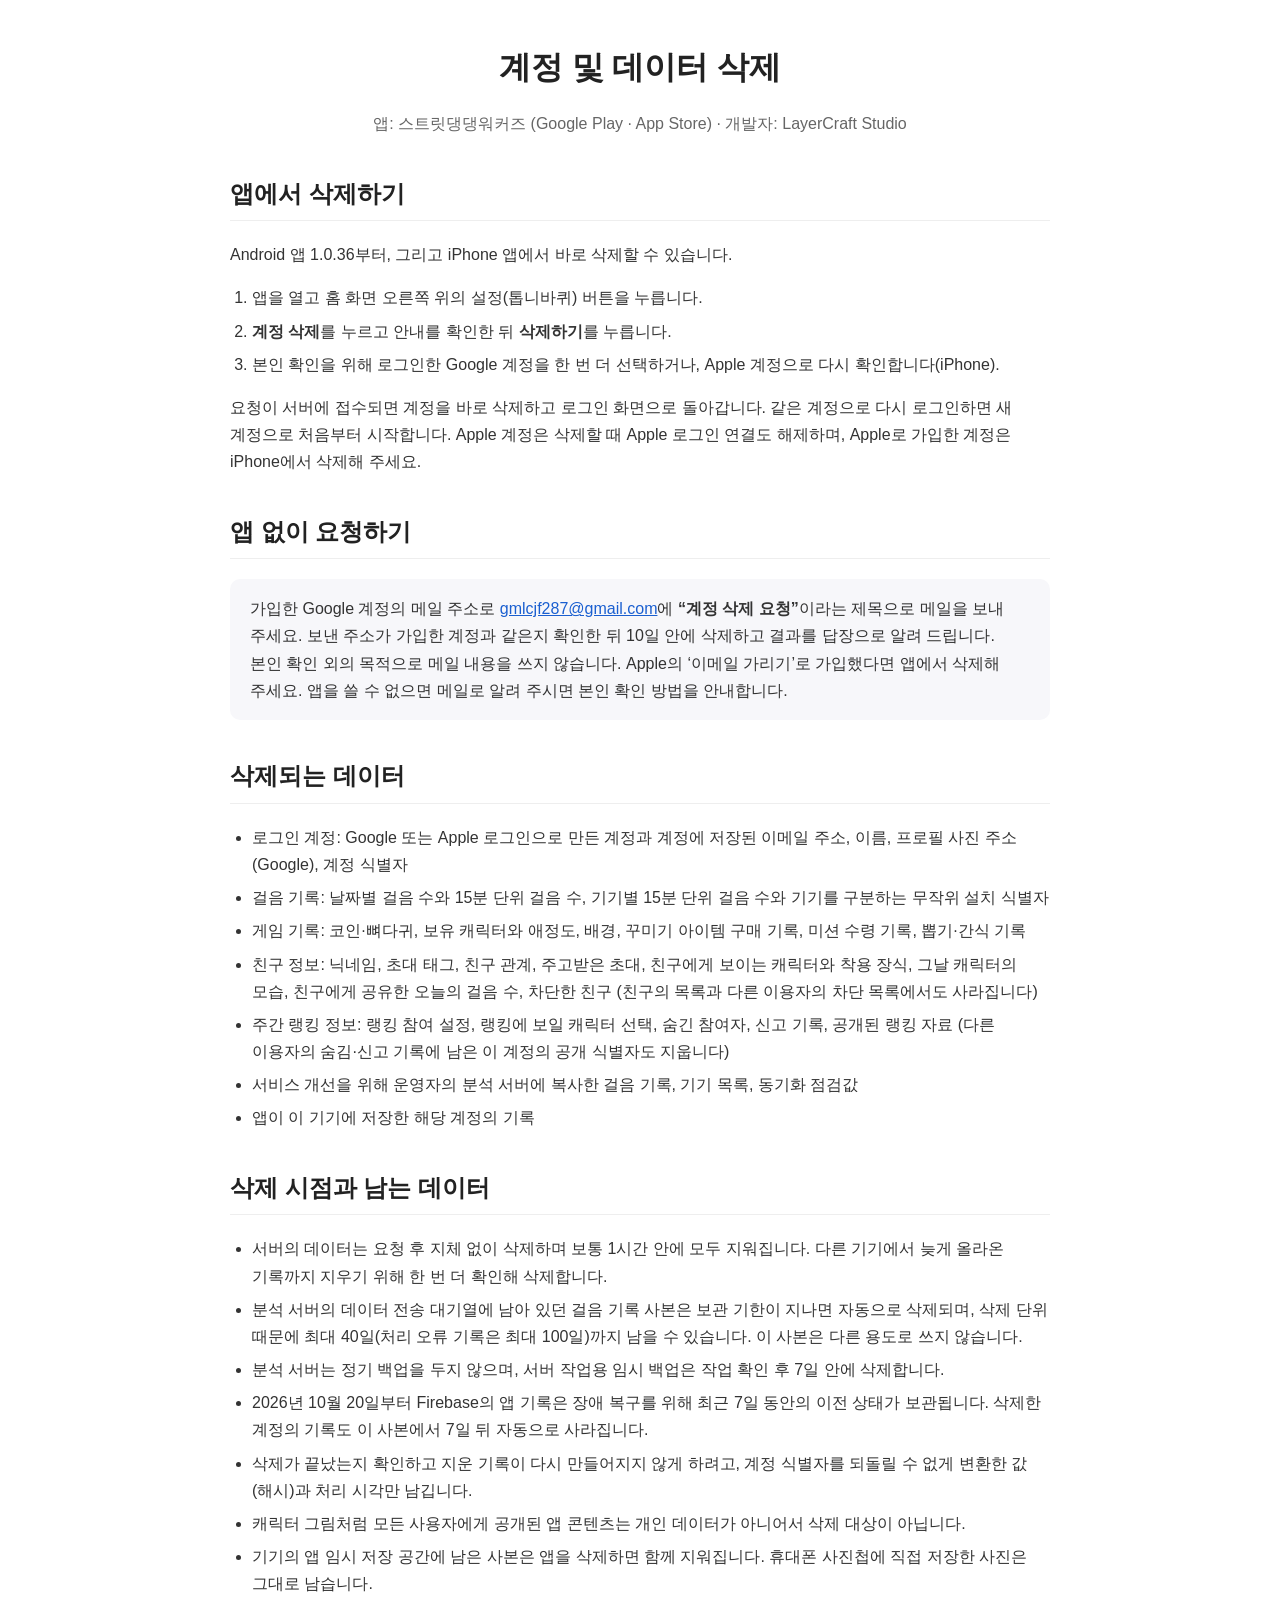
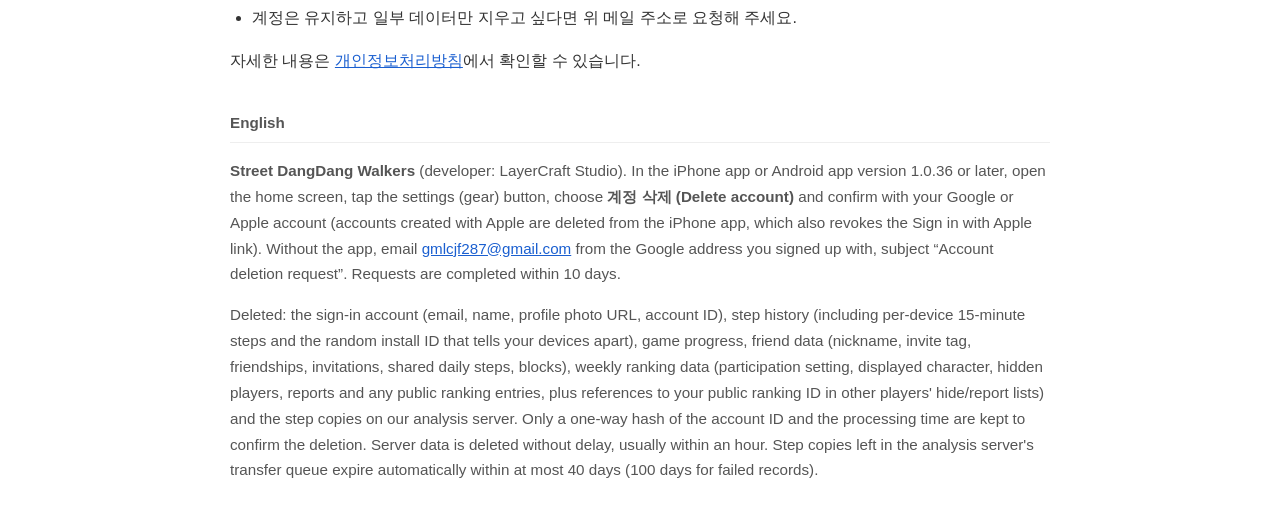
==== delete-account.html @ 90b930b3 "Show friends each other's look of the day in the privacy policy Co-Authored-By: Claude Opus 5.5 <nor" ====
<!DOCTYPE html>
<html lang="ko">
<head>
  <meta charset="UTF-8">
  <meta name="viewport" content="width=device-width, initial-scale=1.0">
  <title>계정 삭제 - 스트릿댕댕워커즈</title>
  <style>
    body {
      font-family: "Apple SD Gothic Neo", "Malgun Gothic", "Helvetica", "Arial", sans-serif;
      line-height: 1.7;
      max-width: 820px;
      margin: 40px auto;
      padding: 0 20px;
      color: #333;
      background: #fff;
      word-break: keep-all;
      overflow-wrap: anywhere;
    }
    h1 { color: #222; text-align: center; margin-bottom: 8px; }
    h2 { color: #222; margin-top: 36px; border-bottom: 1px solid #eee; padding-bottom: 6px; }
    .meta { text-align: center; color: #666; margin-bottom: 32px; }
    ol, ul { padding-left: 22px; }
    li { margin-bottom: 6px; }
    .box { background: #f7f7fa; border-radius: 10px; padding: 16px 20px; }
    a { color: #1a5fd0; }
    .en { color: #555; font-size: 0.95em; }
  </style>
</head>
<body>
  <h1>계정 및 데이터 삭제</h1>
  <p class="meta">앱: 스트릿댕댕워커즈 (Google Play · App Store) · 개발자: LayerCraft Studio</p>

  <h2>앱에서 삭제하기</h2>
  <p>Android 앱 1.0.36부터, 그리고 iPhone 앱에서 바로 삭제할 수 있습니다.</p>
  <ol>
    <li>앱을 열고 홈 화면 오른쪽 위의 설정(톱니바퀴) 버튼을 누릅니다.</li>
    <li><strong>계정 삭제</strong>를 누르고 안내를 확인한 뒤 <strong>삭제하기</strong>를 누릅니다.</li>
    <li>본인 확인을 위해 로그인한 Google 계정을 한 번 더 선택하거나, Apple 계정으로 다시 확인합니다(iPhone).</li>
  </ol>
  <p>요청이 서버에 접수되면 계정을 바로 삭제하고 로그인 화면으로 돌아갑니다. 같은 계정으로 다시 로그인하면 새 계정으로 처음부터 시작합니다. Apple 계정은 삭제할 때 Apple 로그인 연결도 해제하며, Apple로 가입한 계정은 iPhone에서 삭제해 주세요.</p>

  <h2>앱 없이 요청하기</h2>
  <div class="box">
    가입한 Google 계정의 메일 주소로 <a href="mailto:gmlcjf287@gmail.com?subject=%EA%B3%84%EC%A0%95%20%EC%82%AD%EC%A0%9C%20%EC%9A%94%EC%B2%AD">gmlcjf287@gmail.com</a>에
    <strong>“계정 삭제 요청”</strong>이라는 제목으로 메일을 보내 주세요. 보낸 주소가 가입한 계정과 같은지 확인한 뒤 10일 안에 삭제하고 결과를 답장으로 알려 드립니다.
    본인 확인 외의 목적으로 메일 내용을 쓰지 않습니다.
    Apple의 ‘이메일 가리기’로 가입했다면 앱에서 삭제해 주세요. 앱을 쓸 수 없으면 메일로 알려 주시면 본인 확인 방법을 안내합니다.
  </div>

  <h2>삭제되는 데이터</h2>
  <ul>
    <li>로그인 계정: Google 또는 Apple 로그인으로 만든 계정과 계정에 저장된 이메일 주소, 이름, 프로필 사진 주소(Google), 계정 식별자</li>
    <li>걸음 기록: 날짜별 걸음 수와 15분 단위 걸음 수, 기기별 15분 단위 걸음 수와 기기를 구분하는 무작위 설치 식별자</li>
    <li>게임 기록: 코인·뼈다귀, 보유 캐릭터와 애정도, 배경, 꾸미기 아이템 구매 기록, 미션 수령 기록, 뽑기·간식 기록</li>
    <li>친구 정보: 닉네임, 초대 태그, 친구 관계, 주고받은 초대, 친구에게 보이는 캐릭터와 착용 장식, 그날 캐릭터의 모습, 친구에게 공유한 오늘의 걸음 수, 차단한 친구 (친구의 목록과 다른 이용자의 차단 목록에서도 사라집니다)</li>
    <li>주간 랭킹 정보: 랭킹 참여 설정, 랭킹에 보일 캐릭터 선택, 숨긴 참여자, 신고 기록, 공개된 랭킹 자료 (다른 이용자의 숨김·신고 기록에 남은 이 계정의 공개 식별자도 지웁니다)</li>
    <li>서비스 개선을 위해 운영자의 분석 서버에 복사한 걸음 기록, 기기 목록, 동기화 점검값</li>
    <li>앱이 이 기기에 저장한 해당 계정의 기록</li>
  </ul>

  <h2>삭제 시점과 남는 데이터</h2>
  <ul>
    <li>서버의 데이터는 요청 후 지체 없이 삭제하며 보통 1시간 안에 모두 지워집니다. 다른 기기에서 늦게 올라온 기록까지 지우기 위해 한 번 더 확인해 삭제합니다.</li>
    <li>분석 서버의 데이터 전송 대기열에 남아 있던 걸음 기록 사본은 보관 기한이 지나면 자동으로 삭제되며, 삭제 단위 때문에 최대 40일(처리 오류 기록은 최대 100일)까지 남을 수 있습니다. 이 사본은 다른 용도로 쓰지 않습니다.</li>
    <li>분석 서버는 정기 백업을 두지 않으며, 서버 작업용 임시 백업은 작업 확인 후 7일 안에 삭제합니다.</li>
    <li>2026년 10월 20일부터 Firebase의 앱 기록은 장애 복구를 위해 최근 7일 동안의 이전 상태가 보관됩니다. 삭제한 계정의 기록도 이 사본에서 7일 뒤 자동으로 사라집니다.</li>
    <li>삭제가 끝났는지 확인하고 지운 기록이 다시 만들어지지 않게 하려고, 계정 식별자를 되돌릴 수 없게 변환한 값(해시)과 처리 시각만 남깁니다.</li>
    <li>캐릭터 그림처럼 모든 사용자에게 공개된 앱 콘텐츠는 개인 데이터가 아니어서 삭제 대상이 아닙니다.</li>
    <li>기기의 앱 임시 저장 공간에 남은 사본은 앱을 삭제하면 함께 지워집니다. 휴대폰 사진첩에 직접 저장한 사진은 그대로 남습니다.</li>
    <li>계정은 유지하고 일부 데이터만 지우고 싶다면 위 메일 주소로 요청해 주세요.</li>
  </ul>

  <p>자세한 내용은 <a href="./">개인정보처리방침</a>에서 확인할 수 있습니다.</p>

  <h2 class="en">English</h2>
  <div class="en">
    <p><strong>Street DangDang Walkers</strong> (developer: LayerCraft Studio). In the iPhone app or Android app version 1.0.36 or later, open the home screen, tap the settings (gear) button, choose <strong>계정 삭제 (Delete account)</strong> and confirm with your Google or Apple account (accounts created with Apple are deleted from the iPhone app, which also revokes the Sign in with Apple link).
    Without the app, email <a href="mailto:gmlcjf287@gmail.com">gmlcjf287@gmail.com</a> from the Google address you signed up with, subject “Account deletion request”. Requests are completed within 10 days.</p>
    <p>Deleted: the sign-in account (email, name, profile photo URL, account ID), step history (including per-device 15-minute steps and the random install ID that tells your devices apart), game progress, friend data (nickname, invite tag, friendships, invitations, shared daily steps, blocks), weekly ranking data (participation setting, displayed character, hidden players, reports and any public ranking entries, plus references to your public ranking ID in other players' hide/report lists) and the step copies on our analysis server. Only a one-way hash of the account ID and the processing time are kept to confirm the deletion. Server data is deleted without delay, usually within an hour. Step copies left in the analysis server's transfer queue expire automatically within at most 40 days (100 days for failed records).</p>
  </div>
</body>
</html>
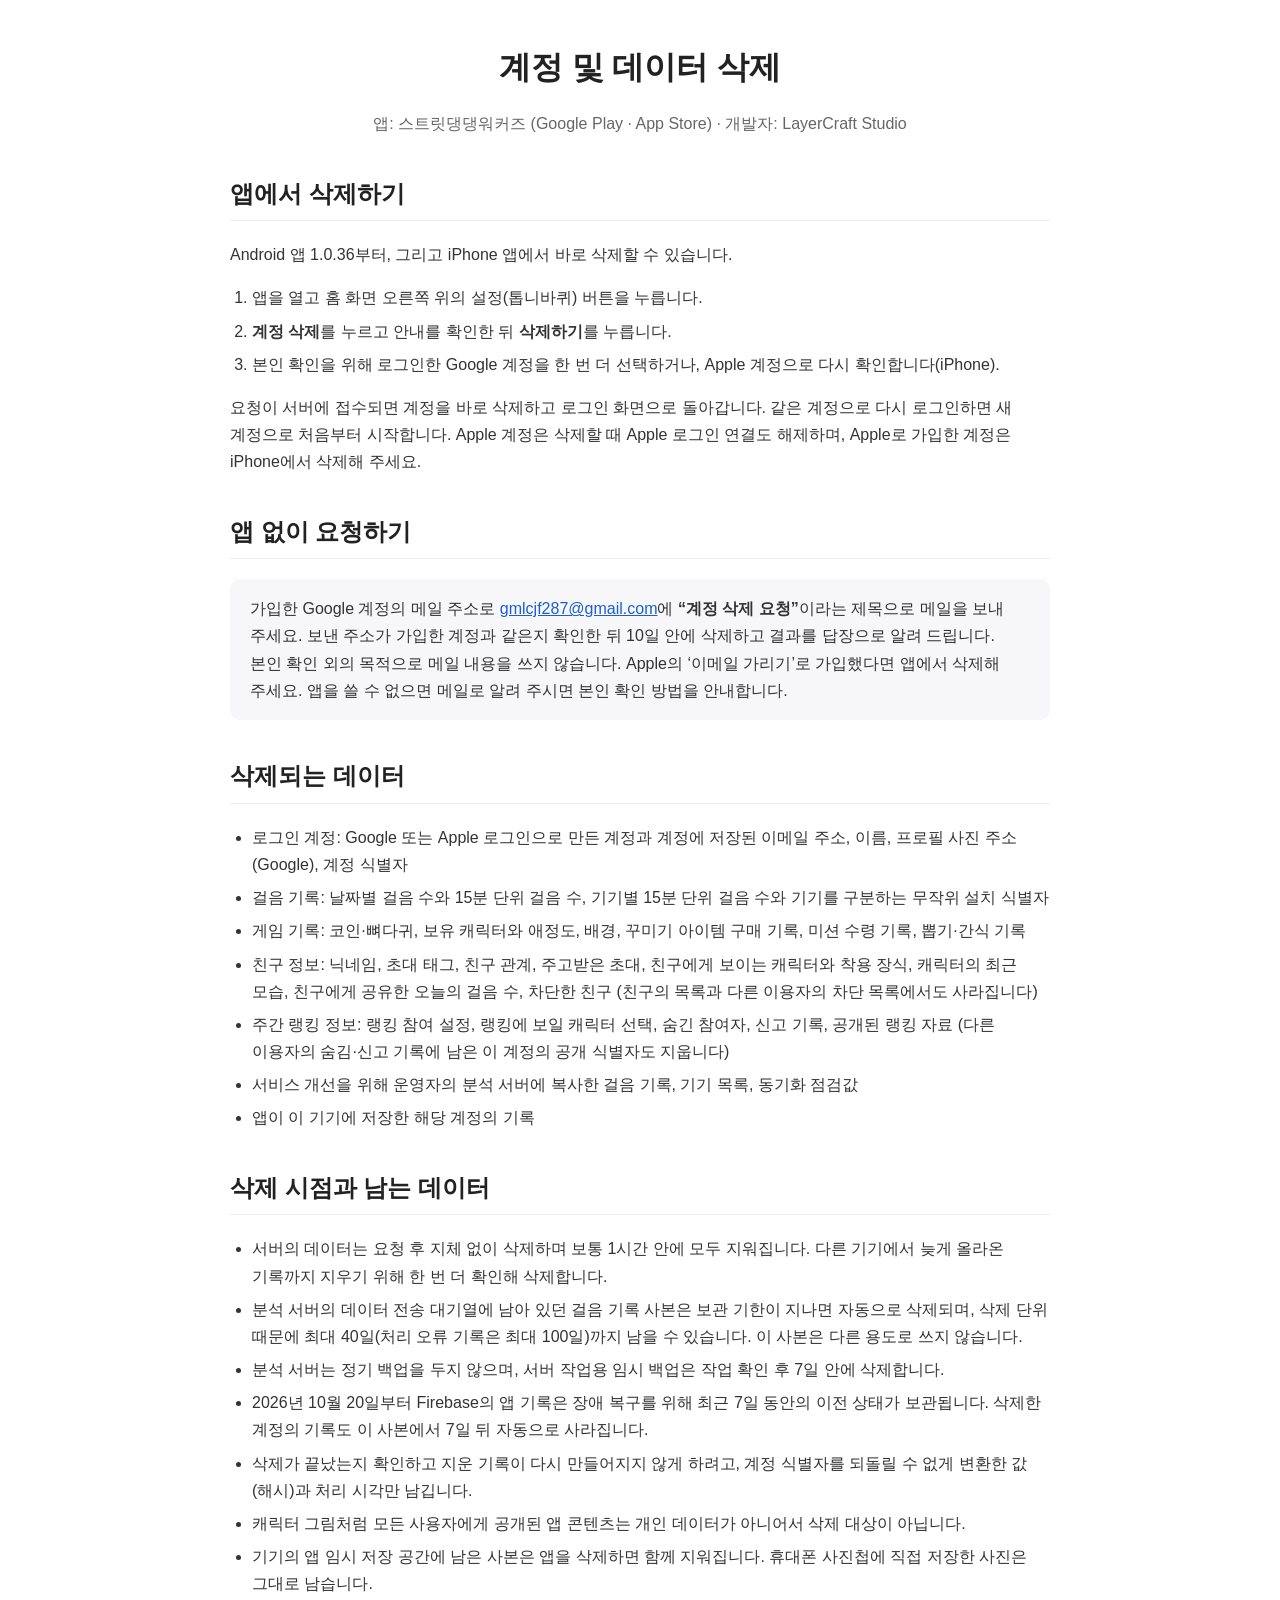
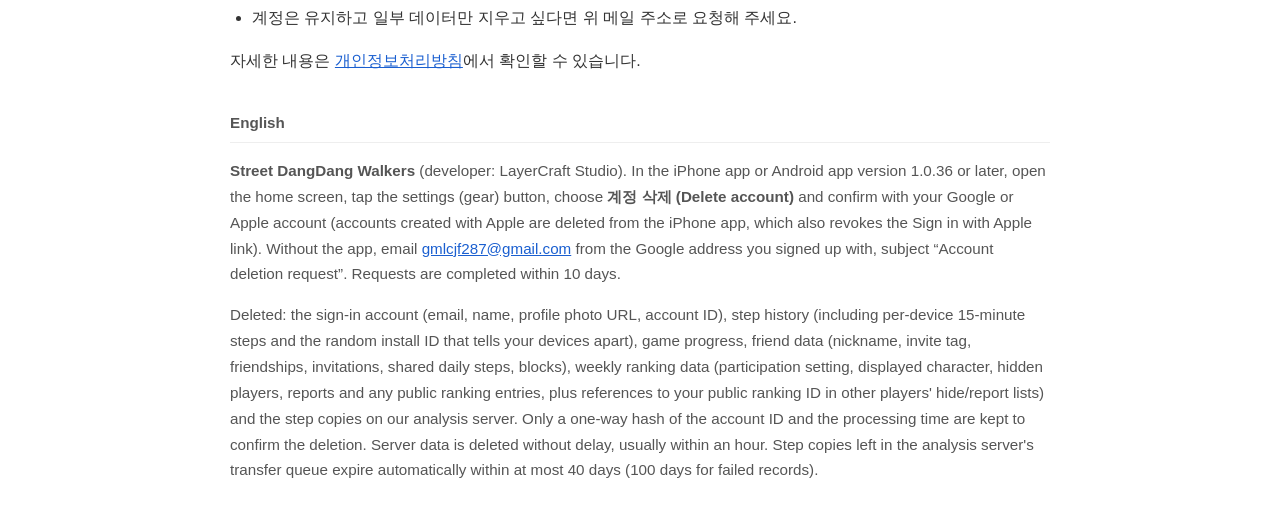
==== commit dc4063d3: "Show friends the most recent look in the privacy policy Co-Authored-By: Claude Opus 5.5 <noreply@ant" ====
--- a/delete-account.html
+++ b/delete-account.html
@@ -52,7 +52,7 @@
     <li>로그인 계정: Google 또는 Apple 로그인으로 만든 계정과 계정에 저장된 이메일 주소, 이름, 프로필 사진 주소(Google), 계정 식별자</li>
     <li>걸음 기록: 날짜별 걸음 수와 15분 단위 걸음 수, 기기별 15분 단위 걸음 수와 기기를 구분하는 무작위 설치 식별자</li>
     <li>게임 기록: 코인·뼈다귀, 보유 캐릭터와 애정도, 배경, 꾸미기 아이템 구매 기록, 미션 수령 기록, 뽑기·간식 기록</li>
-    <li>친구 정보: 닉네임, 초대 태그, 친구 관계, 주고받은 초대, 친구에게 보이는 캐릭터와 착용 장식, 그날 캐릭터의 모습, 친구에게 공유한 오늘의 걸음 수, 차단한 친구 (친구의 목록과 다른 이용자의 차단 목록에서도 사라집니다)</li>
+    <li>친구 정보: 닉네임, 초대 태그, 친구 관계, 주고받은 초대, 친구에게 보이는 캐릭터와 착용 장식, 캐릭터의 최근 모습, 친구에게 공유한 오늘의 걸음 수, 차단한 친구 (친구의 목록과 다른 이용자의 차단 목록에서도 사라집니다)</li>
     <li>주간 랭킹 정보: 랭킹 참여 설정, 랭킹에 보일 캐릭터 선택, 숨긴 참여자, 신고 기록, 공개된 랭킹 자료 (다른 이용자의 숨김·신고 기록에 남은 이 계정의 공개 식별자도 지웁니다)</li>
     <li>서비스 개선을 위해 운영자의 분석 서버에 복사한 걸음 기록, 기기 목록, 동기화 점검값</li>
     <li>앱이 이 기기에 저장한 해당 계정의 기록</li>
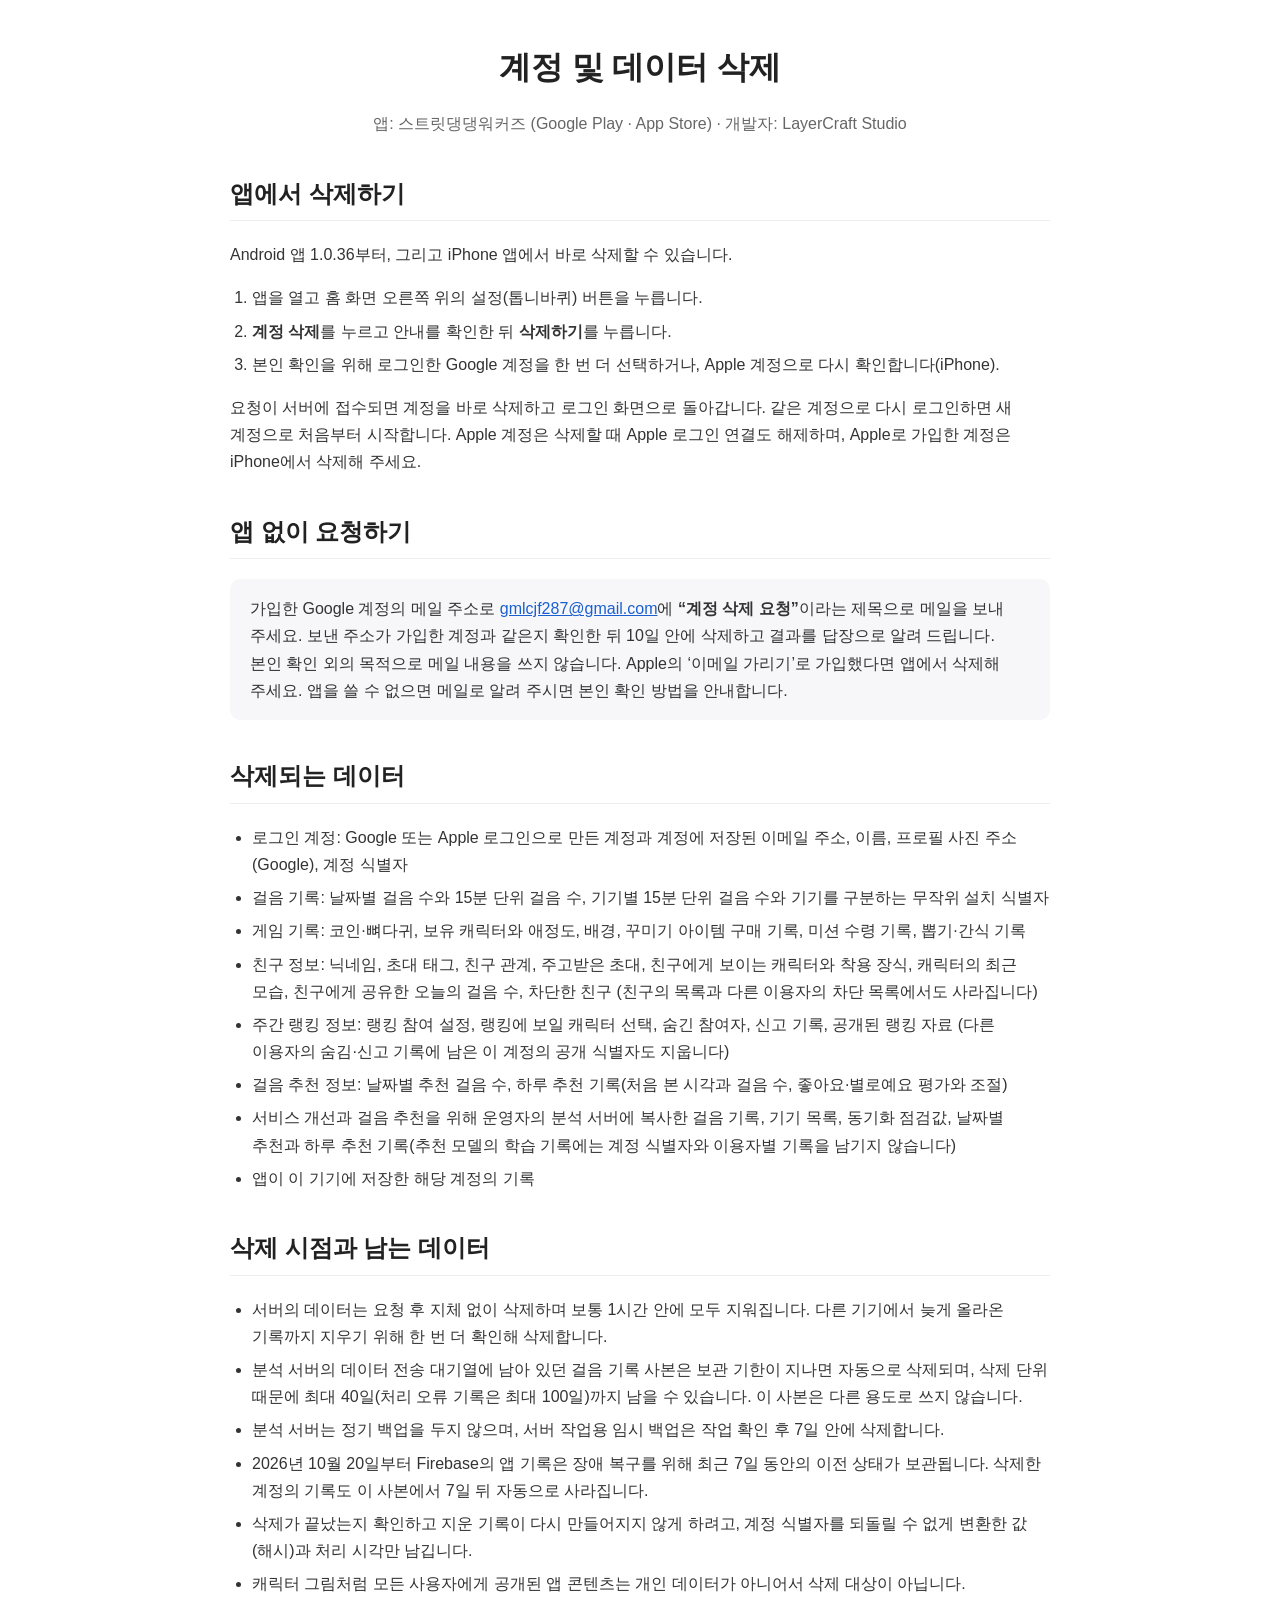
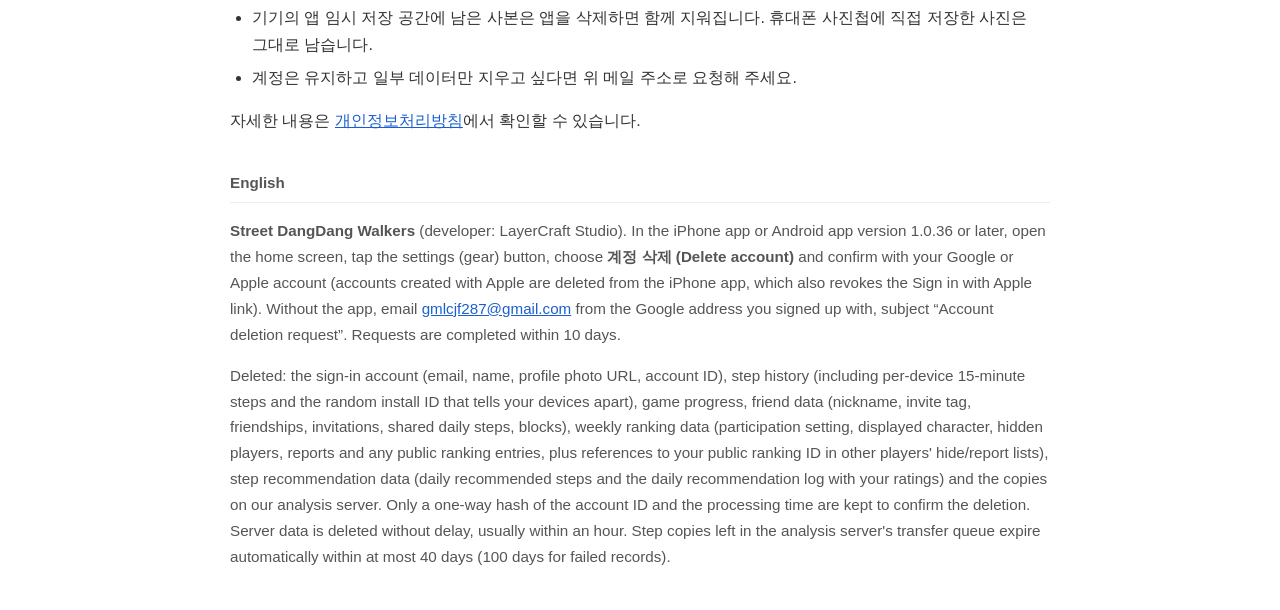
==== commit 64aebc24: "Announce the step recommendation privacy update (effective Oct 25) Co-Authored-By: Claude Opus 5.5 <" ====
--- a/delete-account.html
+++ b/delete-account.html
@@ -54,7 +54,8 @@
     <li>게임 기록: 코인·뼈다귀, 보유 캐릭터와 애정도, 배경, 꾸미기 아이템 구매 기록, 미션 수령 기록, 뽑기·간식 기록</li>
     <li>친구 정보: 닉네임, 초대 태그, 친구 관계, 주고받은 초대, 친구에게 보이는 캐릭터와 착용 장식, 캐릭터의 최근 모습, 친구에게 공유한 오늘의 걸음 수, 차단한 친구 (친구의 목록과 다른 이용자의 차단 목록에서도 사라집니다)</li>
     <li>주간 랭킹 정보: 랭킹 참여 설정, 랭킹에 보일 캐릭터 선택, 숨긴 참여자, 신고 기록, 공개된 랭킹 자료 (다른 이용자의 숨김·신고 기록에 남은 이 계정의 공개 식별자도 지웁니다)</li>
-    <li>서비스 개선을 위해 운영자의 분석 서버에 복사한 걸음 기록, 기기 목록, 동기화 점검값</li>
+    <li>걸음 추천 정보: 날짜별 추천 걸음 수, 하루 추천 기록(처음 본 시각과 걸음 수, 좋아요·별로예요 평가와 조절)</li>
+    <li>서비스 개선과 걸음 추천을 위해 운영자의 분석 서버에 복사한 걸음 기록, 기기 목록, 동기화 점검값, 날짜별 추천과 하루 추천 기록(추천 모델의 학습 기록에는 계정 식별자와 이용자별 기록을 남기지 않습니다)</li>
     <li>앱이 이 기기에 저장한 해당 계정의 기록</li>
   </ul>
 
@@ -76,7 +77,7 @@
   <div class="en">
     <p><strong>Street DangDang Walkers</strong> (developer: LayerCraft Studio). In the iPhone app or Android app version 1.0.36 or later, open the home screen, tap the settings (gear) button, choose <strong>계정 삭제 (Delete account)</strong> and confirm with your Google or Apple account (accounts created with Apple are deleted from the iPhone app, which also revokes the Sign in with Apple link).
     Without the app, email <a href="mailto:gmlcjf287@gmail.com">gmlcjf287@gmail.com</a> from the Google address you signed up with, subject “Account deletion request”. Requests are completed within 10 days.</p>
-    <p>Deleted: the sign-in account (email, name, profile photo URL, account ID), step history (including per-device 15-minute steps and the random install ID that tells your devices apart), game progress, friend data (nickname, invite tag, friendships, invitations, shared daily steps, blocks), weekly ranking data (participation setting, displayed character, hidden players, reports and any public ranking entries, plus references to your public ranking ID in other players' hide/report lists) and the step copies on our analysis server. Only a one-way hash of the account ID and the processing time are kept to confirm the deletion. Server data is deleted without delay, usually within an hour. Step copies left in the analysis server's transfer queue expire automatically within at most 40 days (100 days for failed records).</p>
+    <p>Deleted: the sign-in account (email, name, profile photo URL, account ID), step history (including per-device 15-minute steps and the random install ID that tells your devices apart), game progress, friend data (nickname, invite tag, friendships, invitations, shared daily steps, blocks), weekly ranking data (participation setting, displayed character, hidden players, reports and any public ranking entries, plus references to your public ranking ID in other players' hide/report lists), step recommendation data (daily recommended steps and the daily recommendation log with your ratings) and the copies on our analysis server. Only a one-way hash of the account ID and the processing time are kept to confirm the deletion. Server data is deleted without delay, usually within an hour. Step copies left in the analysis server's transfer queue expire automatically within at most 40 days (100 days for failed records).</p>
   </div>
 </body>
 </html>
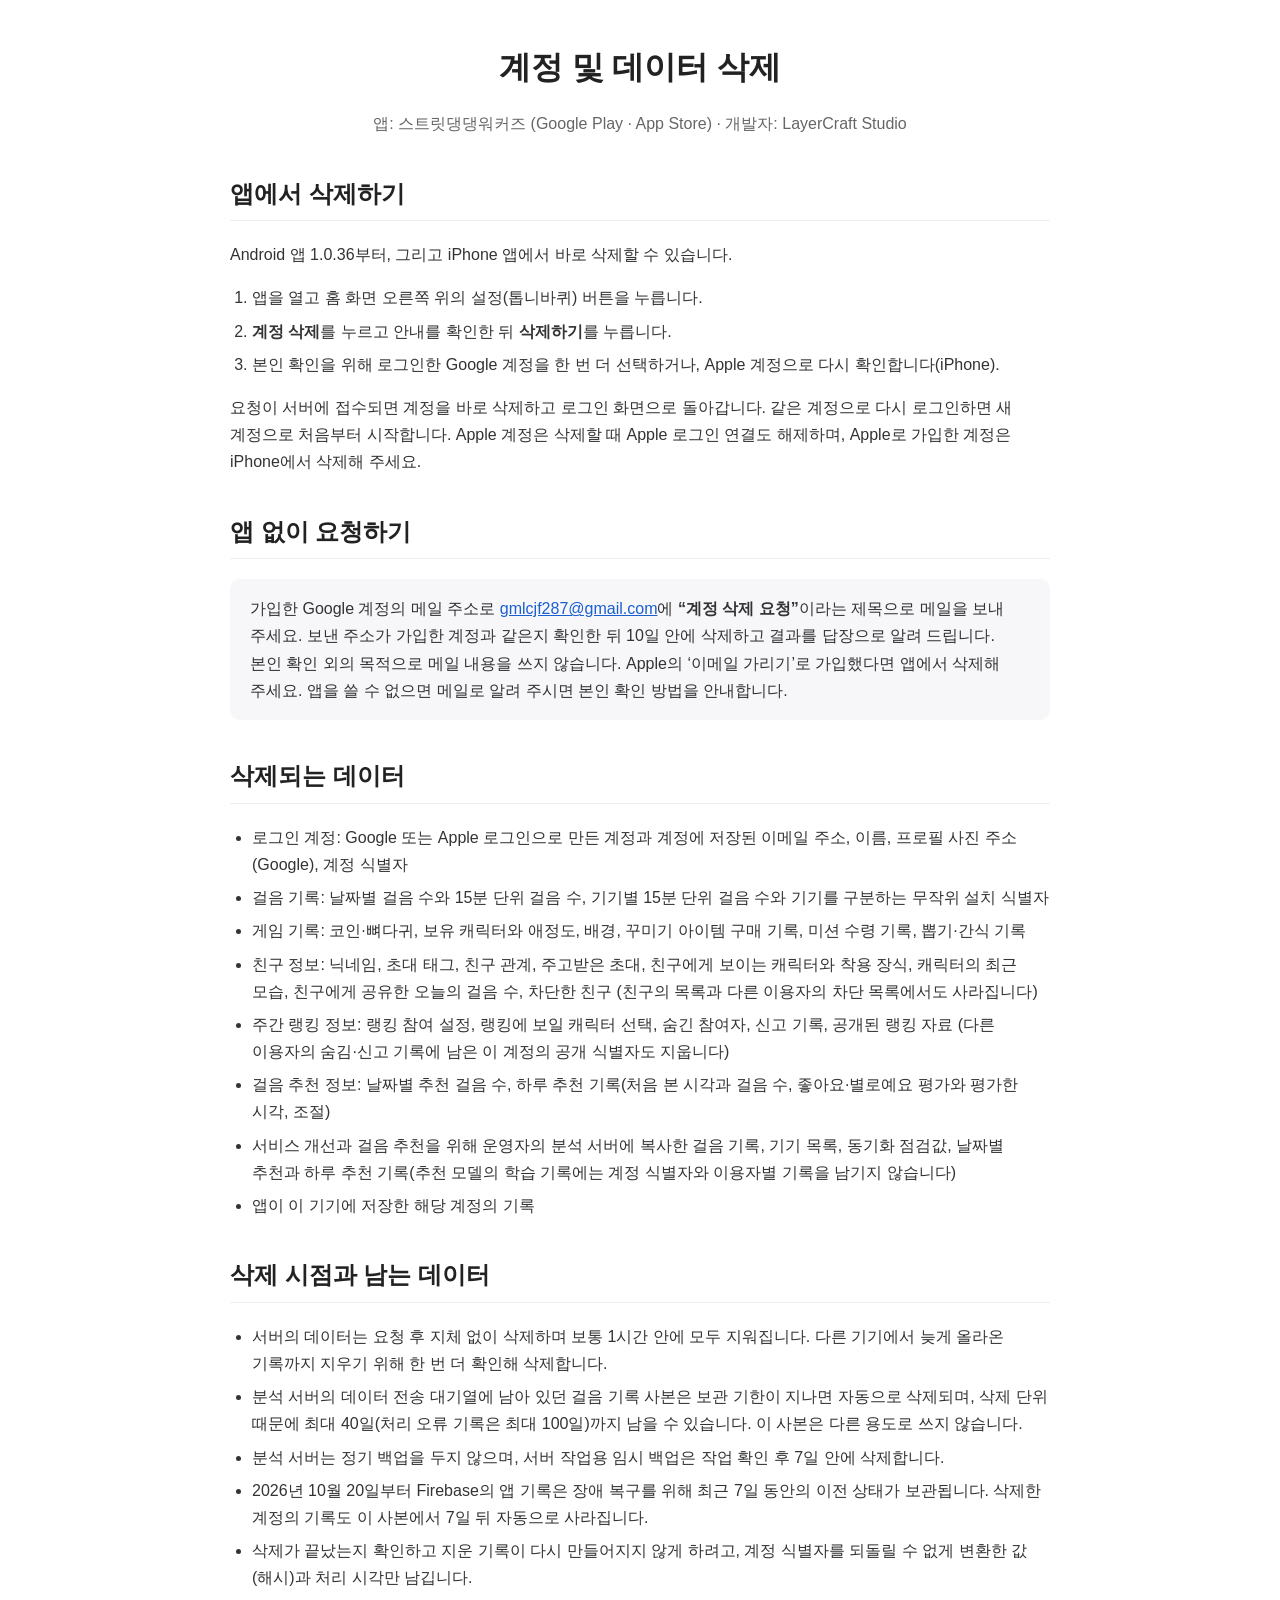
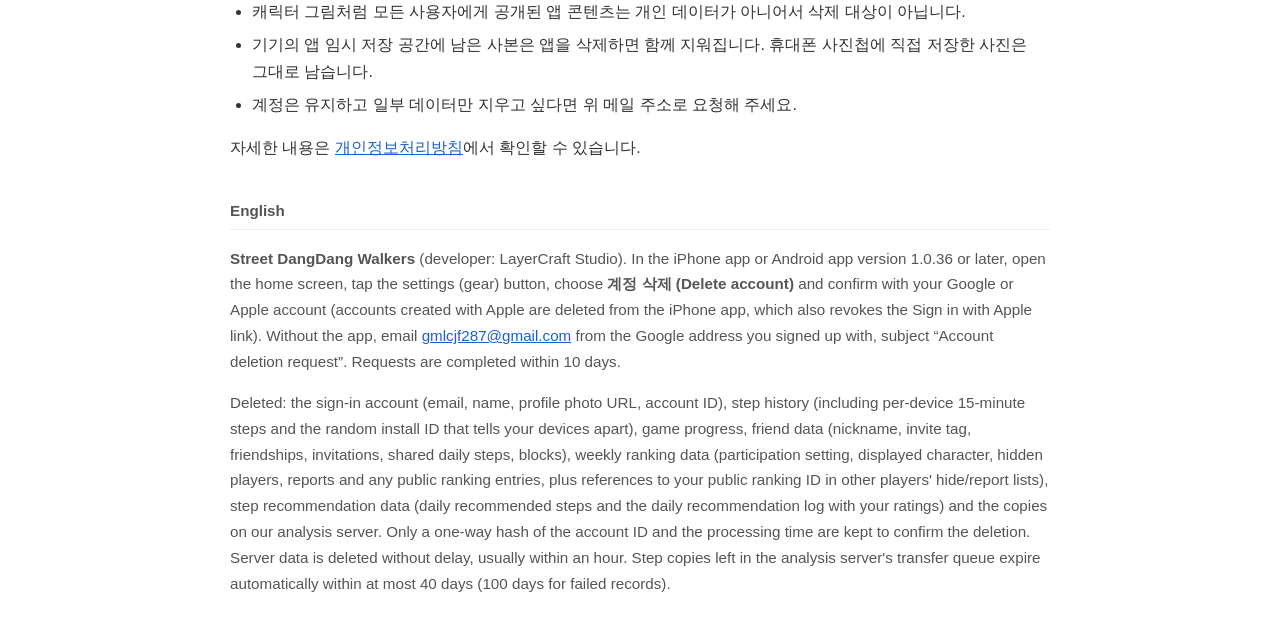
==== commit 3b15370f: "Describe the step goal ball and its rating time in the privacy policy Co-Authored-By: Claude Opus 5." ====
--- a/delete-account.html
+++ b/delete-account.html
@@ -54,7 +54,7 @@
     <li>게임 기록: 코인·뼈다귀, 보유 캐릭터와 애정도, 배경, 꾸미기 아이템 구매 기록, 미션 수령 기록, 뽑기·간식 기록</li>
     <li>친구 정보: 닉네임, 초대 태그, 친구 관계, 주고받은 초대, 친구에게 보이는 캐릭터와 착용 장식, 캐릭터의 최근 모습, 친구에게 공유한 오늘의 걸음 수, 차단한 친구 (친구의 목록과 다른 이용자의 차단 목록에서도 사라집니다)</li>
     <li>주간 랭킹 정보: 랭킹 참여 설정, 랭킹에 보일 캐릭터 선택, 숨긴 참여자, 신고 기록, 공개된 랭킹 자료 (다른 이용자의 숨김·신고 기록에 남은 이 계정의 공개 식별자도 지웁니다)</li>
-    <li>걸음 추천 정보: 날짜별 추천 걸음 수, 하루 추천 기록(처음 본 시각과 걸음 수, 좋아요·별로예요 평가와 조절)</li>
+    <li>걸음 추천 정보: 날짜별 추천 걸음 수, 하루 추천 기록(처음 본 시각과 걸음 수, 좋아요·별로예요 평가와 평가한 시각, 조절)</li>
     <li>서비스 개선과 걸음 추천을 위해 운영자의 분석 서버에 복사한 걸음 기록, 기기 목록, 동기화 점검값, 날짜별 추천과 하루 추천 기록(추천 모델의 학습 기록에는 계정 식별자와 이용자별 기록을 남기지 않습니다)</li>
     <li>앱이 이 기기에 저장한 해당 계정의 기록</li>
   </ul>
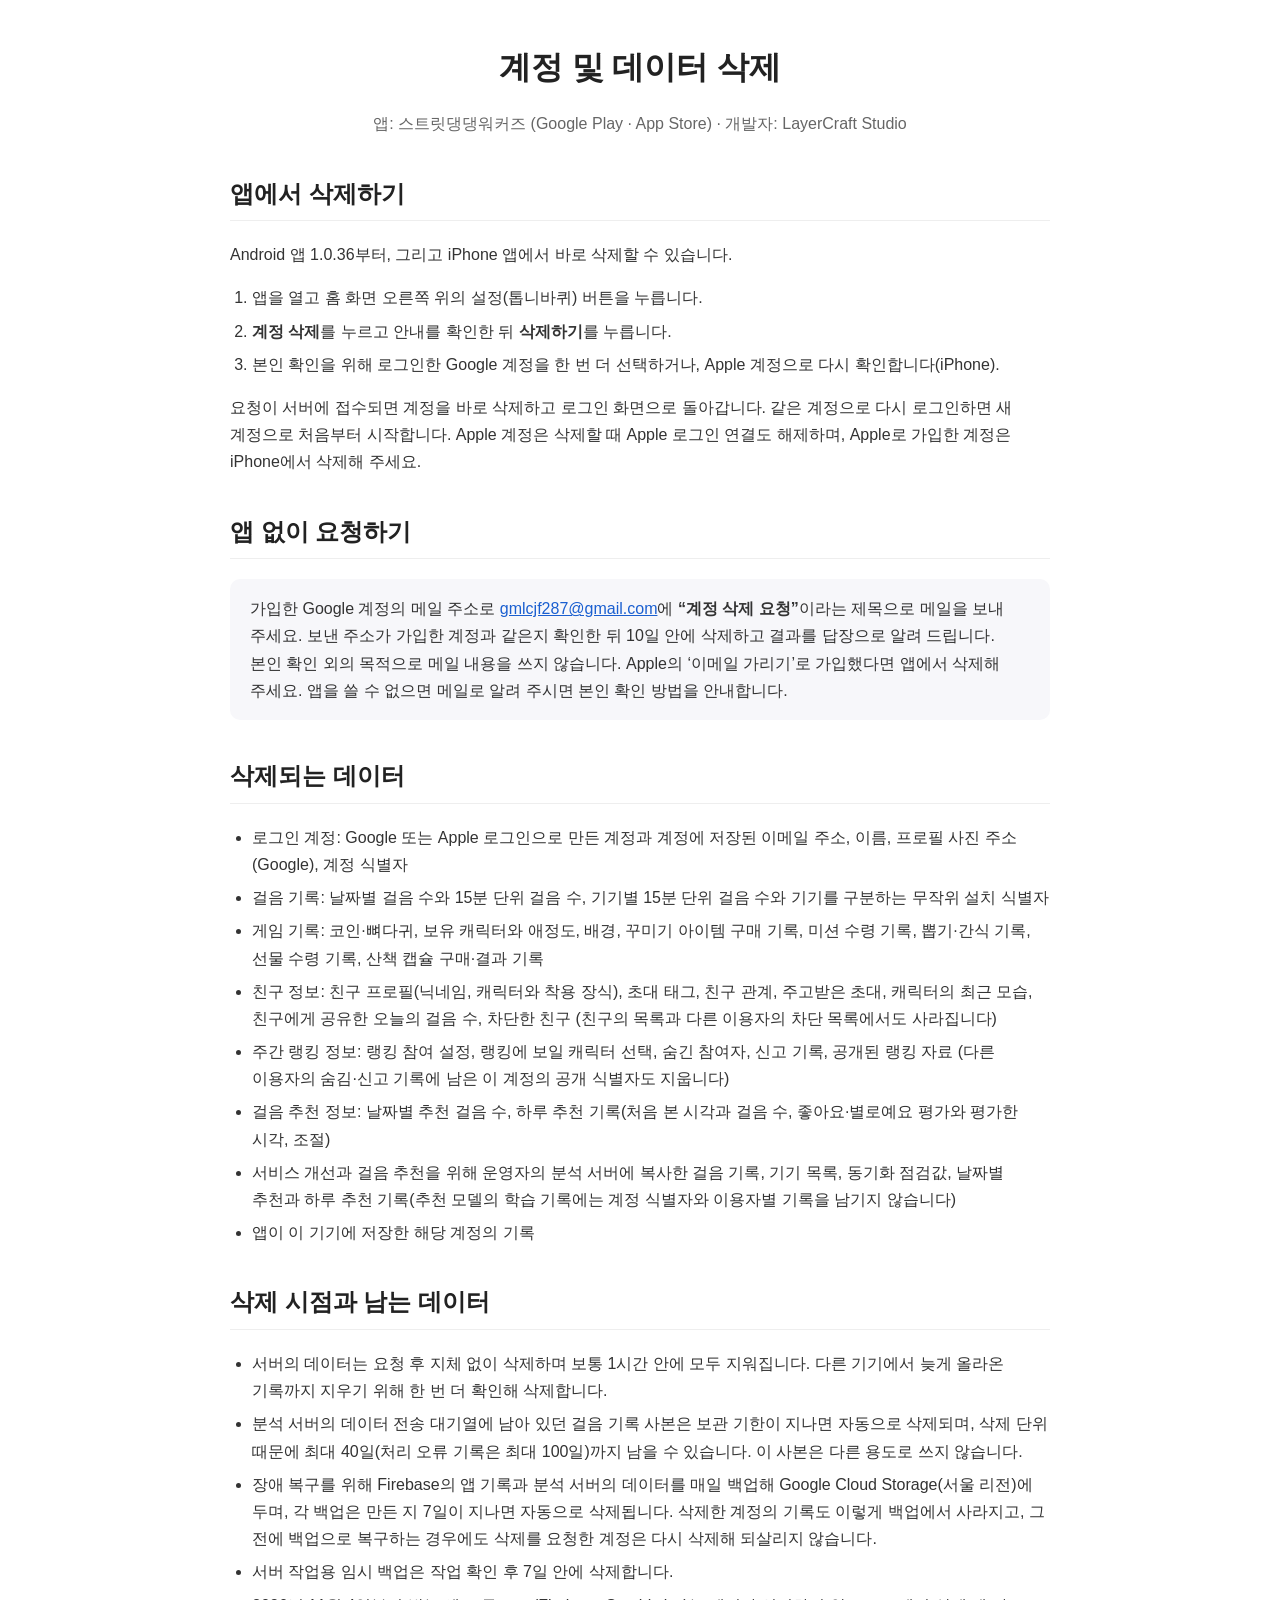
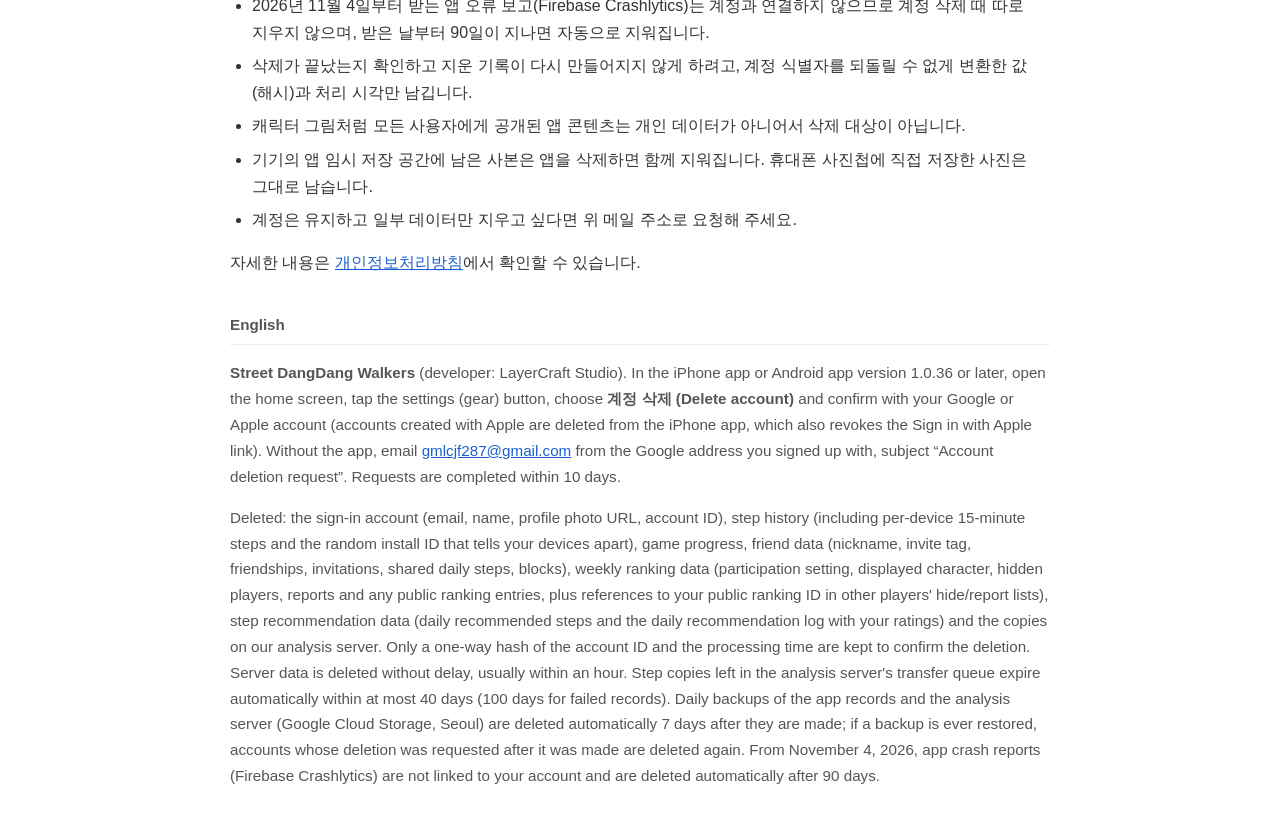
==== commit 9acf25c5: "Correct friend profile and backup wording; announce Crashlytics from Nov 4 Co-Authored-By: Claude Op" ====
--- a/delete-account.html
+++ b/delete-account.html
@@ -51,8 +51,8 @@
   <ul>
     <li>로그인 계정: Google 또는 Apple 로그인으로 만든 계정과 계정에 저장된 이메일 주소, 이름, 프로필 사진 주소(Google), 계정 식별자</li>
     <li>걸음 기록: 날짜별 걸음 수와 15분 단위 걸음 수, 기기별 15분 단위 걸음 수와 기기를 구분하는 무작위 설치 식별자</li>
-    <li>게임 기록: 코인·뼈다귀, 보유 캐릭터와 애정도, 배경, 꾸미기 아이템 구매 기록, 미션 수령 기록, 뽑기·간식 기록</li>
-    <li>친구 정보: 닉네임, 초대 태그, 친구 관계, 주고받은 초대, 친구에게 보이는 캐릭터와 착용 장식, 캐릭터의 최근 모습, 친구에게 공유한 오늘의 걸음 수, 차단한 친구 (친구의 목록과 다른 이용자의 차단 목록에서도 사라집니다)</li>
+    <li>게임 기록: 코인·뼈다귀, 보유 캐릭터와 애정도, 배경, 꾸미기 아이템 구매 기록, 미션 수령 기록, 뽑기·간식 기록, 선물 수령 기록, 산책 캡슐 구매·결과 기록</li>
+    <li>친구 정보: 친구 프로필(닉네임, 캐릭터와 착용 장식), 초대 태그, 친구 관계, 주고받은 초대, 캐릭터의 최근 모습, 친구에게 공유한 오늘의 걸음 수, 차단한 친구 (친구의 목록과 다른 이용자의 차단 목록에서도 사라집니다)</li>
     <li>주간 랭킹 정보: 랭킹 참여 설정, 랭킹에 보일 캐릭터 선택, 숨긴 참여자, 신고 기록, 공개된 랭킹 자료 (다른 이용자의 숨김·신고 기록에 남은 이 계정의 공개 식별자도 지웁니다)</li>
     <li>걸음 추천 정보: 날짜별 추천 걸음 수, 하루 추천 기록(처음 본 시각과 걸음 수, 좋아요·별로예요 평가와 평가한 시각, 조절)</li>
     <li>서비스 개선과 걸음 추천을 위해 운영자의 분석 서버에 복사한 걸음 기록, 기기 목록, 동기화 점검값, 날짜별 추천과 하루 추천 기록(추천 모델의 학습 기록에는 계정 식별자와 이용자별 기록을 남기지 않습니다)</li>
@@ -63,8 +63,9 @@
   <ul>
     <li>서버의 데이터는 요청 후 지체 없이 삭제하며 보통 1시간 안에 모두 지워집니다. 다른 기기에서 늦게 올라온 기록까지 지우기 위해 한 번 더 확인해 삭제합니다.</li>
     <li>분석 서버의 데이터 전송 대기열에 남아 있던 걸음 기록 사본은 보관 기한이 지나면 자동으로 삭제되며, 삭제 단위 때문에 최대 40일(처리 오류 기록은 최대 100일)까지 남을 수 있습니다. 이 사본은 다른 용도로 쓰지 않습니다.</li>
-    <li>분석 서버는 정기 백업을 두지 않으며, 서버 작업용 임시 백업은 작업 확인 후 7일 안에 삭제합니다.</li>
-    <li>2026년 10월 20일부터 Firebase의 앱 기록은 장애 복구를 위해 최근 7일 동안의 이전 상태가 보관됩니다. 삭제한 계정의 기록도 이 사본에서 7일 뒤 자동으로 사라집니다.</li>
+    <li>장애 복구를 위해 Firebase의 앱 기록과 분석 서버의 데이터를 매일 백업해 Google Cloud Storage(서울 리전)에 두며, 각 백업은 만든 지 7일이 지나면 자동으로 삭제됩니다. 삭제한 계정의 기록도 이렇게 백업에서 사라지고, 그 전에 백업으로 복구하는 경우에도 삭제를 요청한 계정은 다시 삭제해 되살리지 않습니다.</li>
+    <li>서버 작업용 임시 백업은 작업 확인 후 7일 안에 삭제합니다.</li>
+    <li>2026년 11월 4일부터 받는 앱 오류 보고(Firebase Crashlytics)는 계정과 연결하지 않으므로 계정 삭제 때 따로 지우지 않으며, 받은 날부터 90일이 지나면 자동으로 지워집니다.</li>
     <li>삭제가 끝났는지 확인하고 지운 기록이 다시 만들어지지 않게 하려고, 계정 식별자를 되돌릴 수 없게 변환한 값(해시)과 처리 시각만 남깁니다.</li>
     <li>캐릭터 그림처럼 모든 사용자에게 공개된 앱 콘텐츠는 개인 데이터가 아니어서 삭제 대상이 아닙니다.</li>
     <li>기기의 앱 임시 저장 공간에 남은 사본은 앱을 삭제하면 함께 지워집니다. 휴대폰 사진첩에 직접 저장한 사진은 그대로 남습니다.</li>
@@ -77,7 +78,7 @@
   <div class="en">
     <p><strong>Street DangDang Walkers</strong> (developer: LayerCraft Studio). In the iPhone app or Android app version 1.0.36 or later, open the home screen, tap the settings (gear) button, choose <strong>계정 삭제 (Delete account)</strong> and confirm with your Google or Apple account (accounts created with Apple are deleted from the iPhone app, which also revokes the Sign in with Apple link).
     Without the app, email <a href="mailto:gmlcjf287@gmail.com">gmlcjf287@gmail.com</a> from the Google address you signed up with, subject “Account deletion request”. Requests are completed within 10 days.</p>
-    <p>Deleted: the sign-in account (email, name, profile photo URL, account ID), step history (including per-device 15-minute steps and the random install ID that tells your devices apart), game progress, friend data (nickname, invite tag, friendships, invitations, shared daily steps, blocks), weekly ranking data (participation setting, displayed character, hidden players, reports and any public ranking entries, plus references to your public ranking ID in other players' hide/report lists), step recommendation data (daily recommended steps and the daily recommendation log with your ratings) and the copies on our analysis server. Only a one-way hash of the account ID and the processing time are kept to confirm the deletion. Server data is deleted without delay, usually within an hour. Step copies left in the analysis server's transfer queue expire automatically within at most 40 days (100 days for failed records).</p>
+    <p>Deleted: the sign-in account (email, name, profile photo URL, account ID), step history (including per-device 15-minute steps and the random install ID that tells your devices apart), game progress, friend data (nickname, invite tag, friendships, invitations, shared daily steps, blocks), weekly ranking data (participation setting, displayed character, hidden players, reports and any public ranking entries, plus references to your public ranking ID in other players' hide/report lists), step recommendation data (daily recommended steps and the daily recommendation log with your ratings) and the copies on our analysis server. Only a one-way hash of the account ID and the processing time are kept to confirm the deletion. Server data is deleted without delay, usually within an hour. Step copies left in the analysis server's transfer queue expire automatically within at most 40 days (100 days for failed records). Daily backups of the app records and the analysis server (Google Cloud Storage, Seoul) are deleted automatically 7 days after they are made; if a backup is ever restored, accounts whose deletion was requested after it was made are deleted again. From November 4, 2026, app crash reports (Firebase Crashlytics) are not linked to your account and are deleted automatically after 90 days.</p>
   </div>
 </body>
 </html>
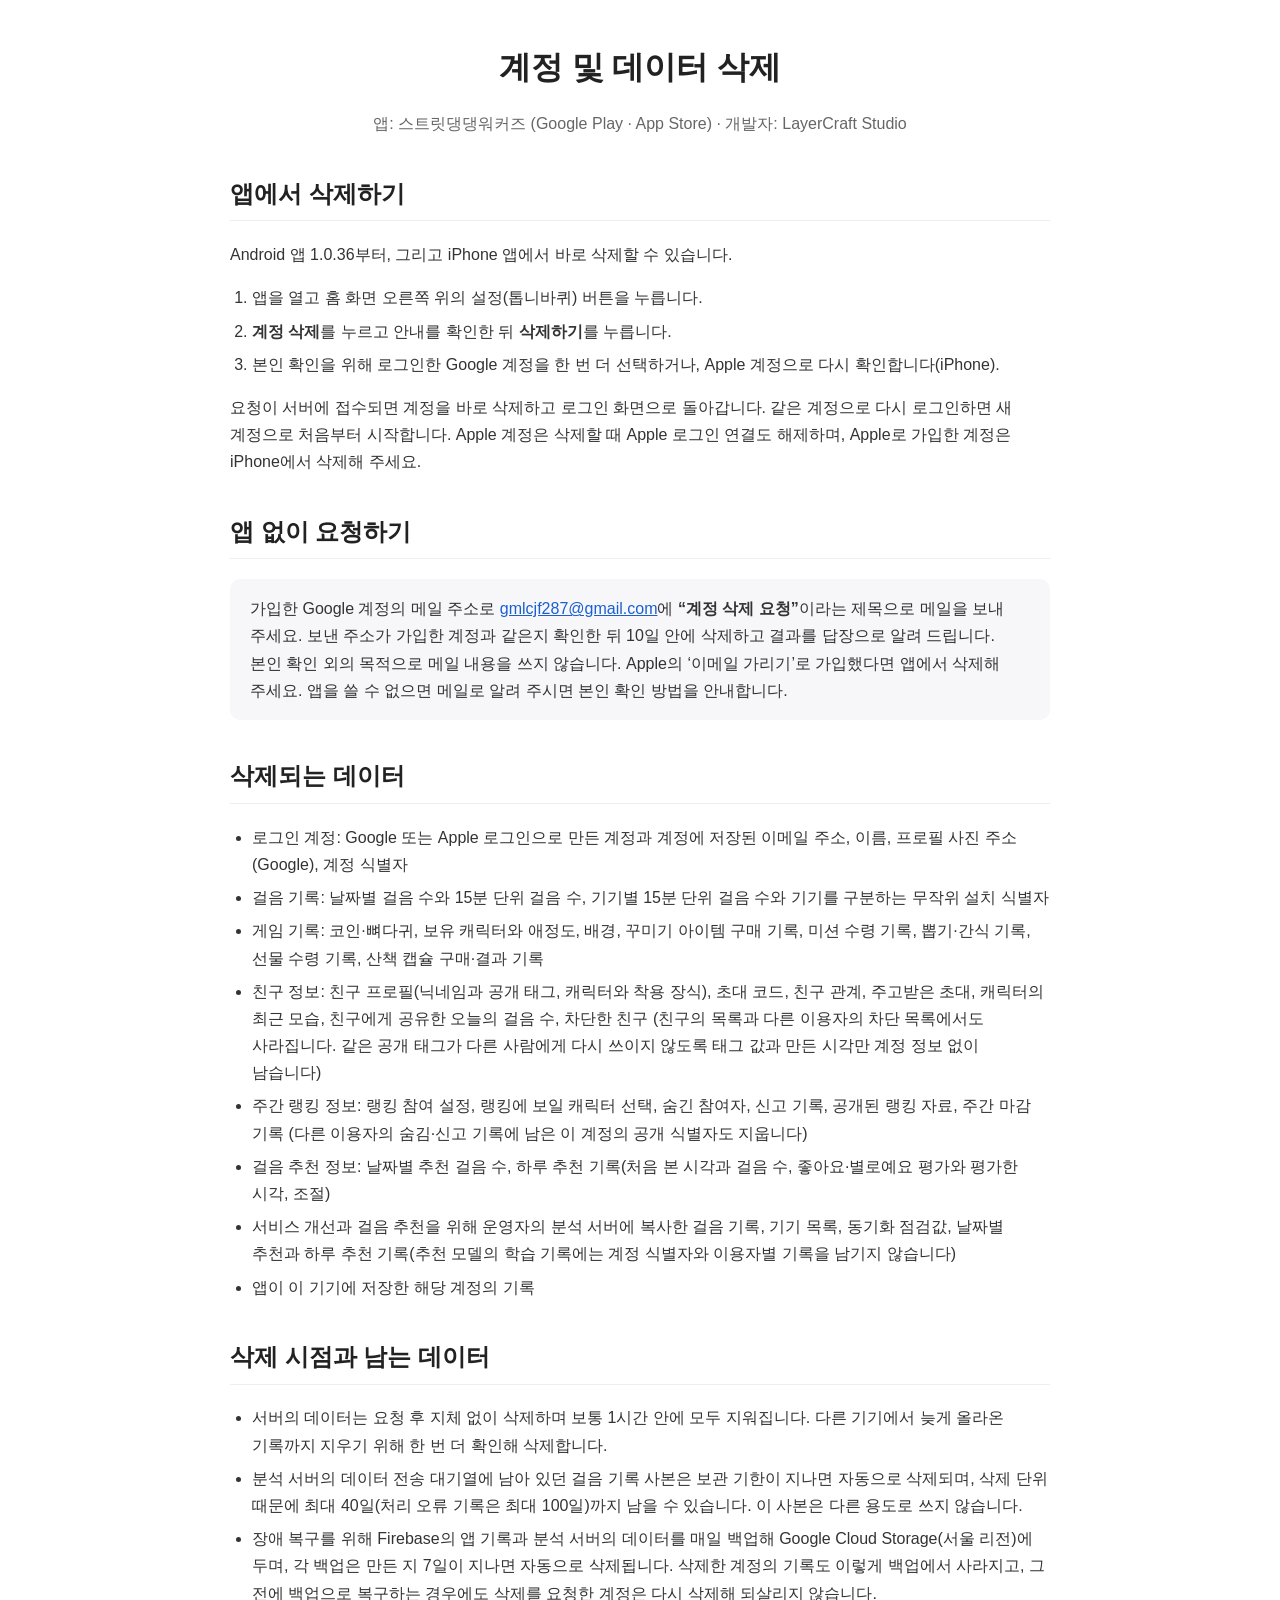
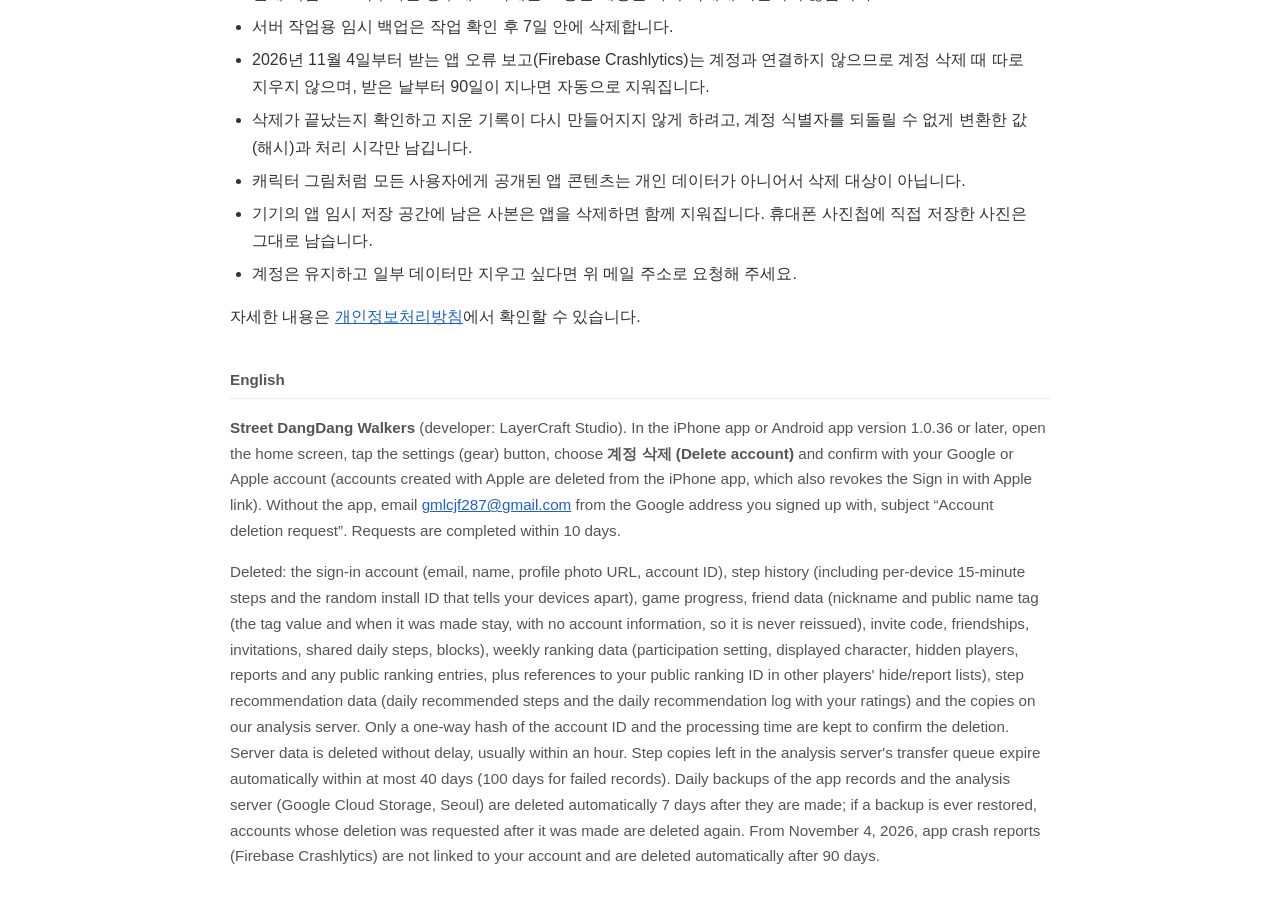
==== commit 626689df: "Privacy policy: public name tag, weekly top-3 record, friend capsule (2026-11-09) Co-Authored-By: Cl" ====
--- a/delete-account.html
+++ b/delete-account.html
@@ -52,8 +52,8 @@
     <li>로그인 계정: Google 또는 Apple 로그인으로 만든 계정과 계정에 저장된 이메일 주소, 이름, 프로필 사진 주소(Google), 계정 식별자</li>
     <li>걸음 기록: 날짜별 걸음 수와 15분 단위 걸음 수, 기기별 15분 단위 걸음 수와 기기를 구분하는 무작위 설치 식별자</li>
     <li>게임 기록: 코인·뼈다귀, 보유 캐릭터와 애정도, 배경, 꾸미기 아이템 구매 기록, 미션 수령 기록, 뽑기·간식 기록, 선물 수령 기록, 산책 캡슐 구매·결과 기록</li>
-    <li>친구 정보: 친구 프로필(닉네임, 캐릭터와 착용 장식), 초대 태그, 친구 관계, 주고받은 초대, 캐릭터의 최근 모습, 친구에게 공유한 오늘의 걸음 수, 차단한 친구 (친구의 목록과 다른 이용자의 차단 목록에서도 사라집니다)</li>
-    <li>주간 랭킹 정보: 랭킹 참여 설정, 랭킹에 보일 캐릭터 선택, 숨긴 참여자, 신고 기록, 공개된 랭킹 자료 (다른 이용자의 숨김·신고 기록에 남은 이 계정의 공개 식별자도 지웁니다)</li>
+    <li>친구 정보: 친구 프로필(닉네임과 공개 태그, 캐릭터와 착용 장식), 초대 코드, 친구 관계, 주고받은 초대, 캐릭터의 최근 모습, 친구에게 공유한 오늘의 걸음 수, 차단한 친구 (친구의 목록과 다른 이용자의 차단 목록에서도 사라집니다. 같은 공개 태그가 다른 사람에게 다시 쓰이지 않도록 태그 값과 만든 시각만 계정 정보 없이 남습니다)</li>
+    <li>주간 랭킹 정보: 랭킹 참여 설정, 랭킹에 보일 캐릭터 선택, 숨긴 참여자, 신고 기록, 공개된 랭킹 자료, 주간 마감 기록 (다른 이용자의 숨김·신고 기록에 남은 이 계정의 공개 식별자도 지웁니다)</li>
     <li>걸음 추천 정보: 날짜별 추천 걸음 수, 하루 추천 기록(처음 본 시각과 걸음 수, 좋아요·별로예요 평가와 평가한 시각, 조절)</li>
     <li>서비스 개선과 걸음 추천을 위해 운영자의 분석 서버에 복사한 걸음 기록, 기기 목록, 동기화 점검값, 날짜별 추천과 하루 추천 기록(추천 모델의 학습 기록에는 계정 식별자와 이용자별 기록을 남기지 않습니다)</li>
     <li>앱이 이 기기에 저장한 해당 계정의 기록</li>
@@ -78,7 +78,7 @@
   <div class="en">
     <p><strong>Street DangDang Walkers</strong> (developer: LayerCraft Studio). In the iPhone app or Android app version 1.0.36 or later, open the home screen, tap the settings (gear) button, choose <strong>계정 삭제 (Delete account)</strong> and confirm with your Google or Apple account (accounts created with Apple are deleted from the iPhone app, which also revokes the Sign in with Apple link).
     Without the app, email <a href="mailto:gmlcjf287@gmail.com">gmlcjf287@gmail.com</a> from the Google address you signed up with, subject “Account deletion request”. Requests are completed within 10 days.</p>
-    <p>Deleted: the sign-in account (email, name, profile photo URL, account ID), step history (including per-device 15-minute steps and the random install ID that tells your devices apart), game progress, friend data (nickname, invite tag, friendships, invitations, shared daily steps, blocks), weekly ranking data (participation setting, displayed character, hidden players, reports and any public ranking entries, plus references to your public ranking ID in other players' hide/report lists), step recommendation data (daily recommended steps and the daily recommendation log with your ratings) and the copies on our analysis server. Only a one-way hash of the account ID and the processing time are kept to confirm the deletion. Server data is deleted without delay, usually within an hour. Step copies left in the analysis server's transfer queue expire automatically within at most 40 days (100 days for failed records). Daily backups of the app records and the analysis server (Google Cloud Storage, Seoul) are deleted automatically 7 days after they are made; if a backup is ever restored, accounts whose deletion was requested after it was made are deleted again. From November 4, 2026, app crash reports (Firebase Crashlytics) are not linked to your account and are deleted automatically after 90 days.</p>
+    <p>Deleted: the sign-in account (email, name, profile photo URL, account ID), step history (including per-device 15-minute steps and the random install ID that tells your devices apart), game progress, friend data (nickname and public name tag (the tag value and when it was made stay, with no account information, so it is never reissued), invite code, friendships, invitations, shared daily steps, blocks), weekly ranking data (participation setting, displayed character, hidden players, reports and any public ranking entries, plus references to your public ranking ID in other players' hide/report lists), step recommendation data (daily recommended steps and the daily recommendation log with your ratings) and the copies on our analysis server. Only a one-way hash of the account ID and the processing time are kept to confirm the deletion. Server data is deleted without delay, usually within an hour. Step copies left in the analysis server's transfer queue expire automatically within at most 40 days (100 days for failed records). Daily backups of the app records and the analysis server (Google Cloud Storage, Seoul) are deleted automatically 7 days after they are made; if a backup is ever restored, accounts whose deletion was requested after it was made are deleted again. From November 4, 2026, app crash reports (Firebase Crashlytics) are not linked to your account and are deleted automatically after 90 days.</p>
   </div>
 </body>
 </html>
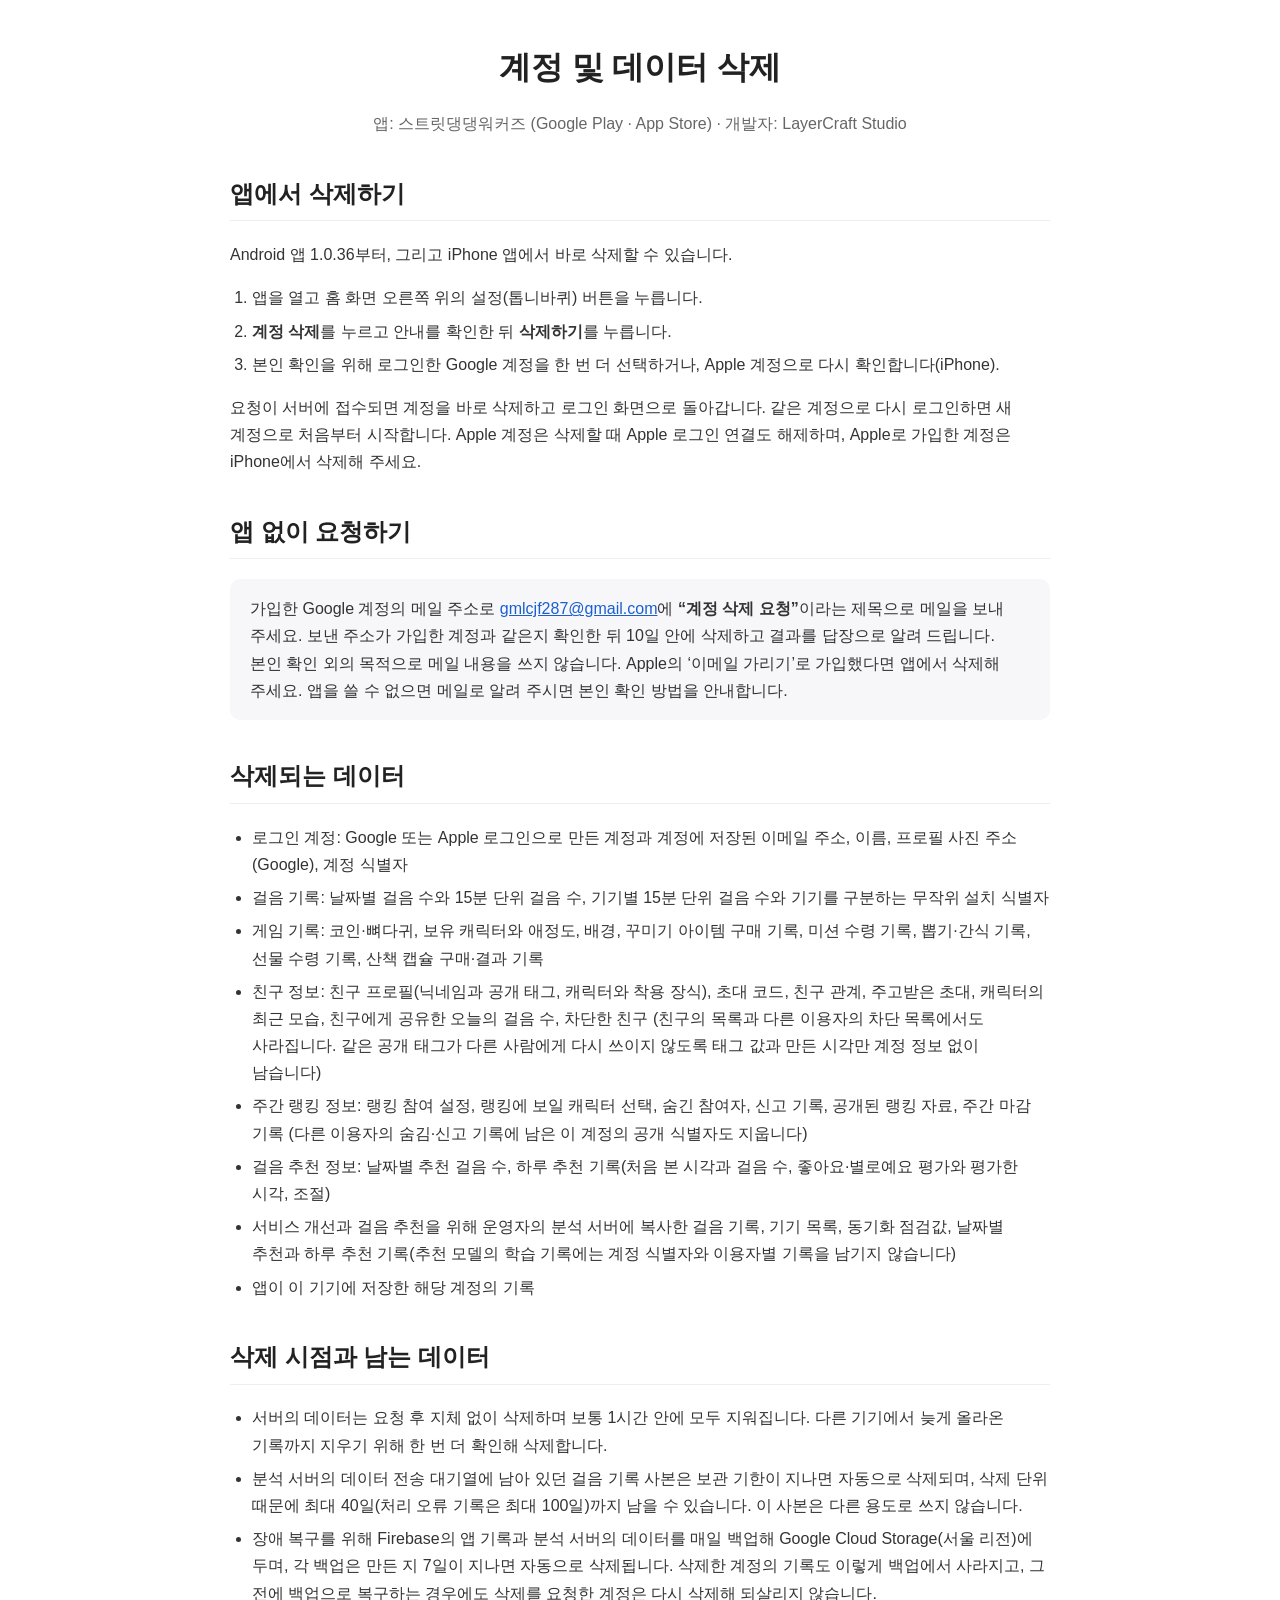
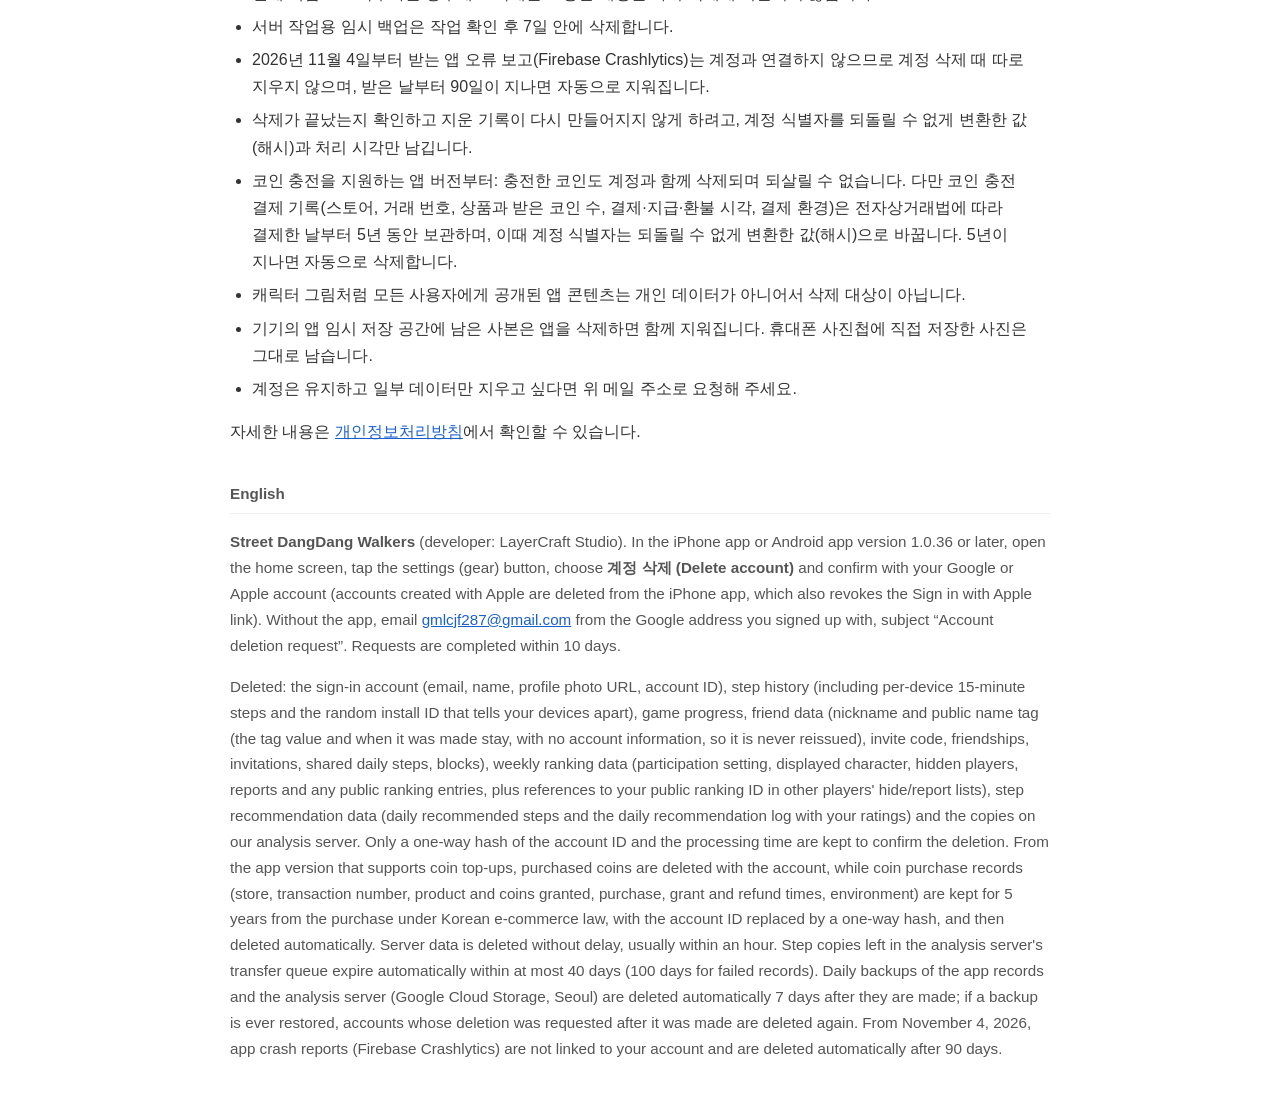
==== commit 1c23db18: "Privacy policy and terms: paid coin top-ups (purchase records, refunds, 5-year retention) Co-Authore" ====
--- a/delete-account.html
+++ b/delete-account.html
@@ -67,6 +67,7 @@
     <li>서버 작업용 임시 백업은 작업 확인 후 7일 안에 삭제합니다.</li>
     <li>2026년 11월 4일부터 받는 앱 오류 보고(Firebase Crashlytics)는 계정과 연결하지 않으므로 계정 삭제 때 따로 지우지 않으며, 받은 날부터 90일이 지나면 자동으로 지워집니다.</li>
     <li>삭제가 끝났는지 확인하고 지운 기록이 다시 만들어지지 않게 하려고, 계정 식별자를 되돌릴 수 없게 변환한 값(해시)과 처리 시각만 남깁니다.</li>
+    <li>코인 충전을 지원하는 앱 버전부터: 충전한 코인도 계정과 함께 삭제되며 되살릴 수 없습니다. 다만 코인 충전 결제 기록(스토어, 거래 번호, 상품과 받은 코인 수, 결제·지급·환불 시각, 결제 환경)은 전자상거래법에 따라 결제한 날부터 5년 동안 보관하며, 이때 계정 식별자는 되돌릴 수 없게 변환한 값(해시)으로 바꿉니다. 5년이 지나면 자동으로 삭제합니다.</li>
     <li>캐릭터 그림처럼 모든 사용자에게 공개된 앱 콘텐츠는 개인 데이터가 아니어서 삭제 대상이 아닙니다.</li>
     <li>기기의 앱 임시 저장 공간에 남은 사본은 앱을 삭제하면 함께 지워집니다. 휴대폰 사진첩에 직접 저장한 사진은 그대로 남습니다.</li>
     <li>계정은 유지하고 일부 데이터만 지우고 싶다면 위 메일 주소로 요청해 주세요.</li>
@@ -78,7 +79,7 @@
   <div class="en">
     <p><strong>Street DangDang Walkers</strong> (developer: LayerCraft Studio). In the iPhone app or Android app version 1.0.36 or later, open the home screen, tap the settings (gear) button, choose <strong>계정 삭제 (Delete account)</strong> and confirm with your Google or Apple account (accounts created with Apple are deleted from the iPhone app, which also revokes the Sign in with Apple link).
     Without the app, email <a href="mailto:gmlcjf287@gmail.com">gmlcjf287@gmail.com</a> from the Google address you signed up with, subject “Account deletion request”. Requests are completed within 10 days.</p>
-    <p>Deleted: the sign-in account (email, name, profile photo URL, account ID), step history (including per-device 15-minute steps and the random install ID that tells your devices apart), game progress, friend data (nickname and public name tag (the tag value and when it was made stay, with no account information, so it is never reissued), invite code, friendships, invitations, shared daily steps, blocks), weekly ranking data (participation setting, displayed character, hidden players, reports and any public ranking entries, plus references to your public ranking ID in other players' hide/report lists), step recommendation data (daily recommended steps and the daily recommendation log with your ratings) and the copies on our analysis server. Only a one-way hash of the account ID and the processing time are kept to confirm the deletion. Server data is deleted without delay, usually within an hour. Step copies left in the analysis server's transfer queue expire automatically within at most 40 days (100 days for failed records). Daily backups of the app records and the analysis server (Google Cloud Storage, Seoul) are deleted automatically 7 days after they are made; if a backup is ever restored, accounts whose deletion was requested after it was made are deleted again. From November 4, 2026, app crash reports (Firebase Crashlytics) are not linked to your account and are deleted automatically after 90 days.</p>
+    <p>Deleted: the sign-in account (email, name, profile photo URL, account ID), step history (including per-device 15-minute steps and the random install ID that tells your devices apart), game progress, friend data (nickname and public name tag (the tag value and when it was made stay, with no account information, so it is never reissued), invite code, friendships, invitations, shared daily steps, blocks), weekly ranking data (participation setting, displayed character, hidden players, reports and any public ranking entries, plus references to your public ranking ID in other players' hide/report lists), step recommendation data (daily recommended steps and the daily recommendation log with your ratings) and the copies on our analysis server. Only a one-way hash of the account ID and the processing time are kept to confirm the deletion. From the app version that supports coin top-ups, purchased coins are deleted with the account, while coin purchase records (store, transaction number, product and coins granted, purchase, grant and refund times, environment) are kept for 5 years from the purchase under Korean e-commerce law, with the account ID replaced by a one-way hash, and then deleted automatically. Server data is deleted without delay, usually within an hour. Step copies left in the analysis server's transfer queue expire automatically within at most 40 days (100 days for failed records). Daily backups of the app records and the analysis server (Google Cloud Storage, Seoul) are deleted automatically 7 days after they are made; if a backup is ever restored, accounts whose deletion was requested after it was made are deleted again. From November 4, 2026, app crash reports (Firebase Crashlytics) are not linked to your account and are deleted automatically after 90 days.</p>
   </div>
 </body>
 </html>
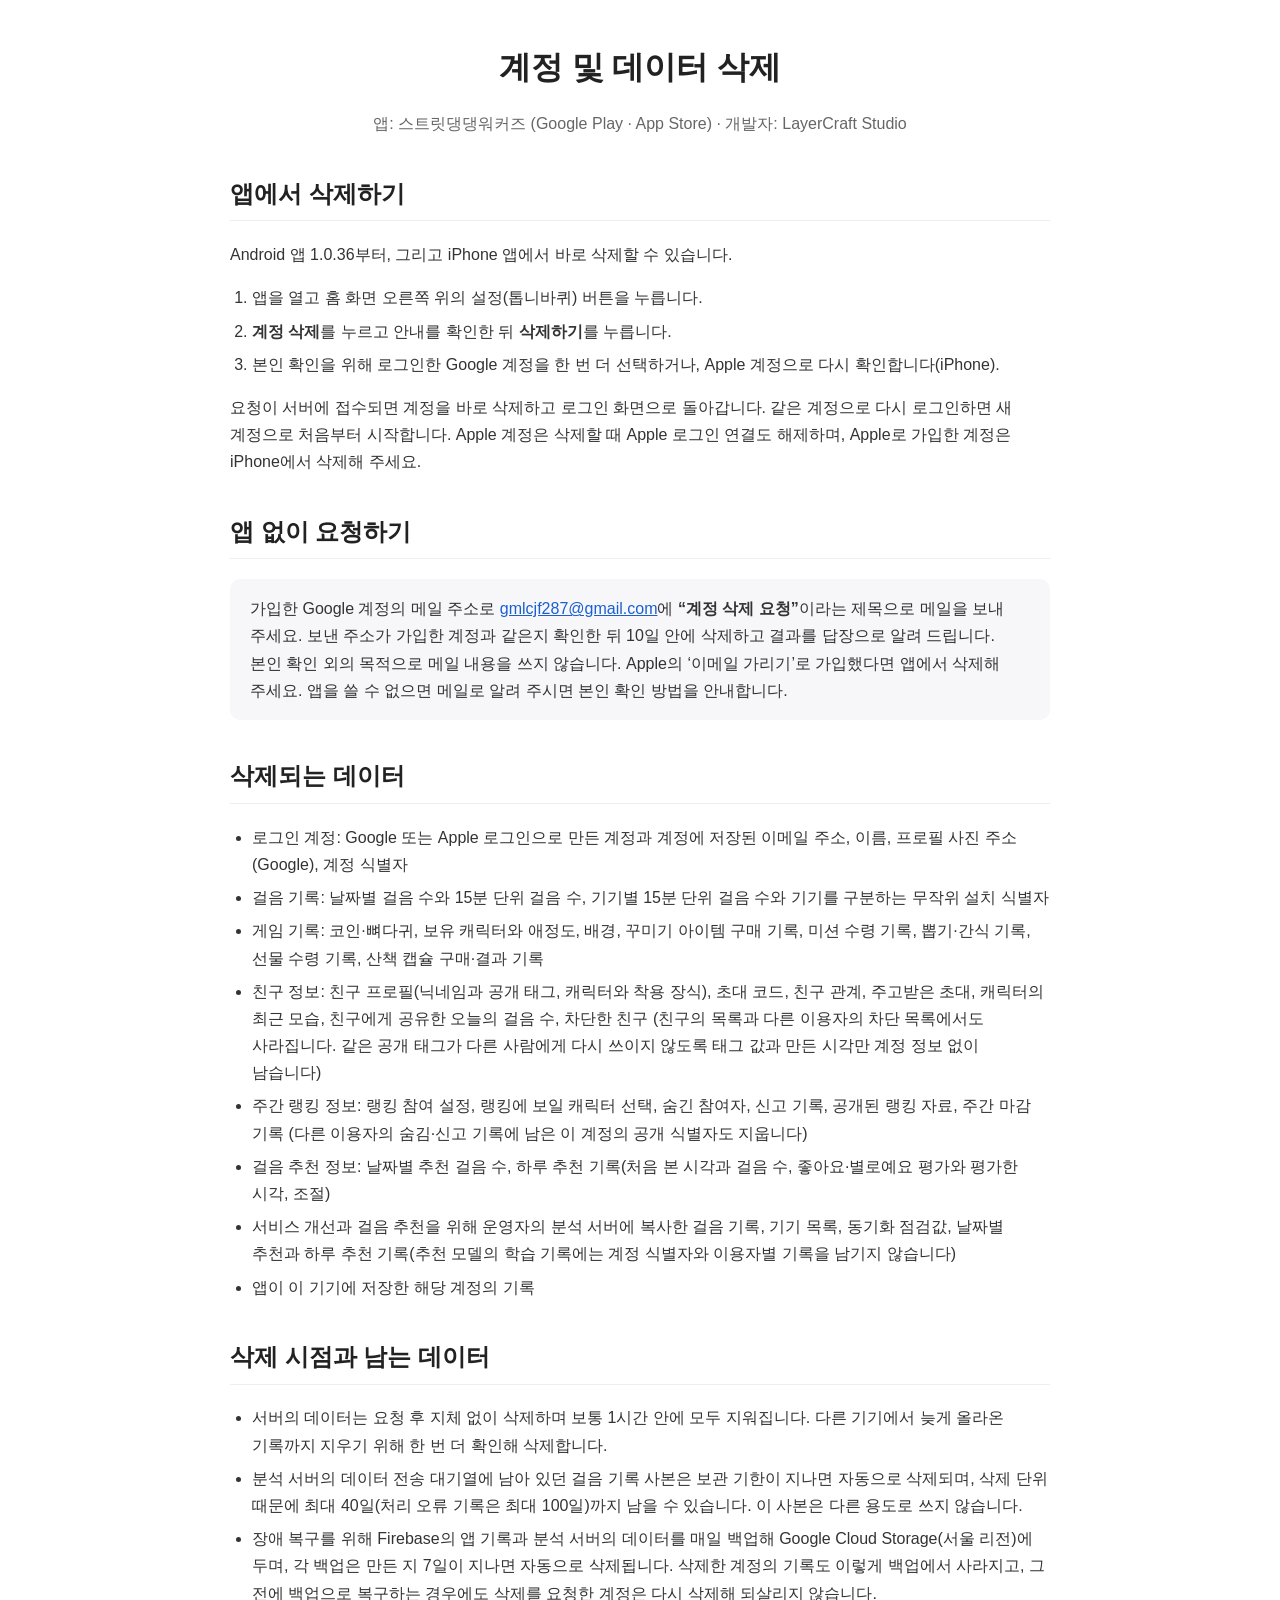
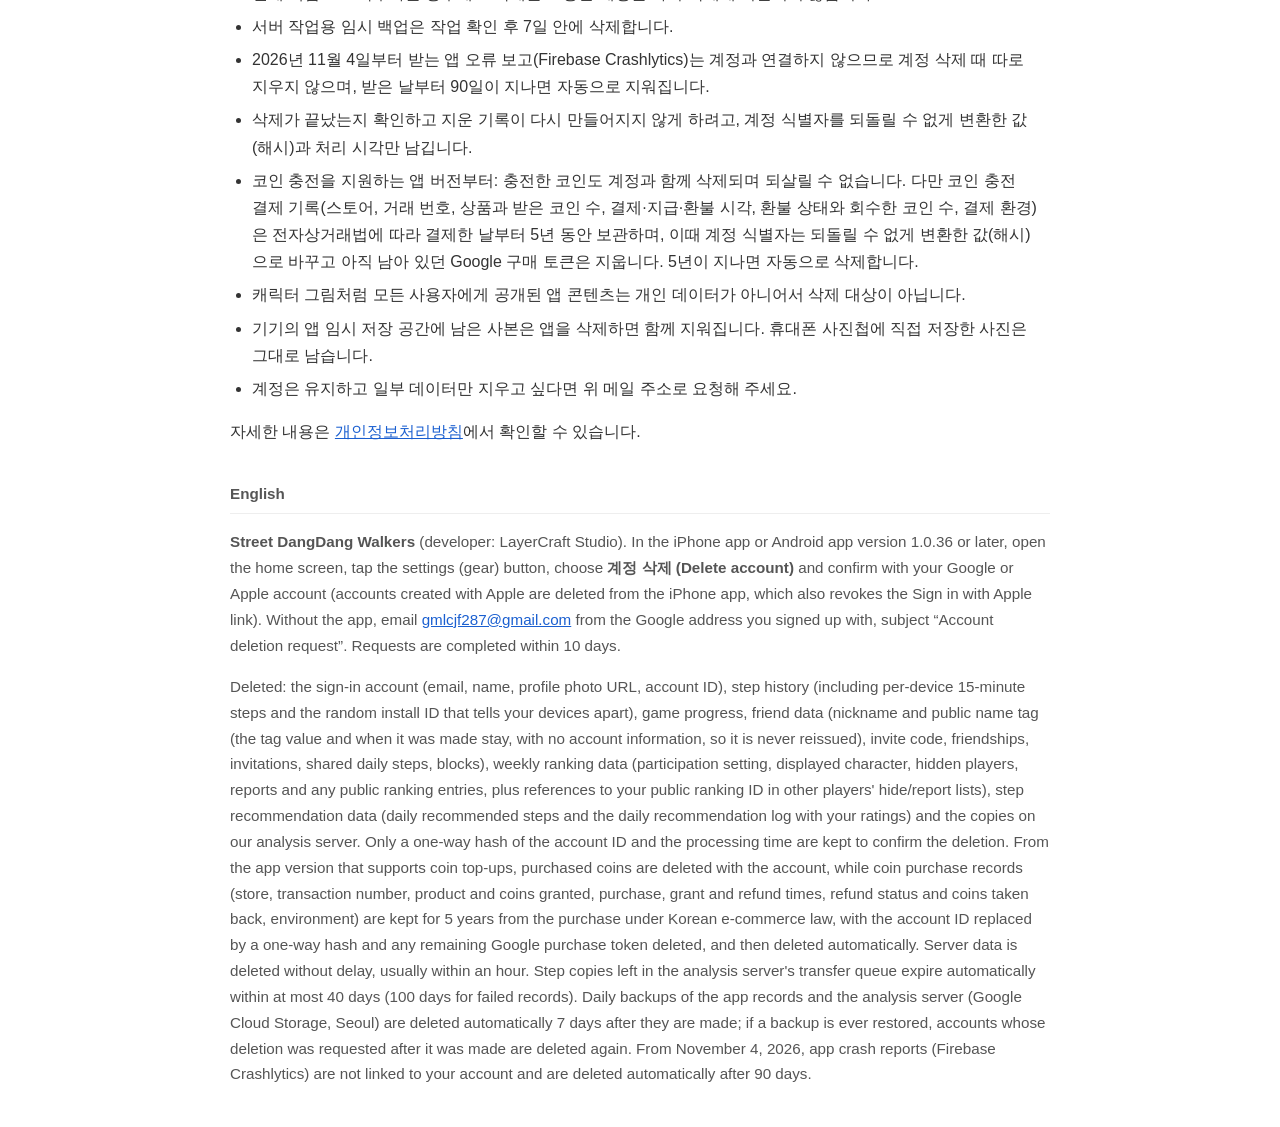
==== commit 7ac9cafd: "Privacy policy: refund status and counts in purchase records, token removed on account deletion Matc" ====
--- a/delete-account.html
+++ b/delete-account.html
@@ -67,7 +67,7 @@
     <li>서버 작업용 임시 백업은 작업 확인 후 7일 안에 삭제합니다.</li>
     <li>2026년 11월 4일부터 받는 앱 오류 보고(Firebase Crashlytics)는 계정과 연결하지 않으므로 계정 삭제 때 따로 지우지 않으며, 받은 날부터 90일이 지나면 자동으로 지워집니다.</li>
     <li>삭제가 끝났는지 확인하고 지운 기록이 다시 만들어지지 않게 하려고, 계정 식별자를 되돌릴 수 없게 변환한 값(해시)과 처리 시각만 남깁니다.</li>
-    <li>코인 충전을 지원하는 앱 버전부터: 충전한 코인도 계정과 함께 삭제되며 되살릴 수 없습니다. 다만 코인 충전 결제 기록(스토어, 거래 번호, 상품과 받은 코인 수, 결제·지급·환불 시각, 결제 환경)은 전자상거래법에 따라 결제한 날부터 5년 동안 보관하며, 이때 계정 식별자는 되돌릴 수 없게 변환한 값(해시)으로 바꿉니다. 5년이 지나면 자동으로 삭제합니다.</li>
+    <li>코인 충전을 지원하는 앱 버전부터: 충전한 코인도 계정과 함께 삭제되며 되살릴 수 없습니다. 다만 코인 충전 결제 기록(스토어, 거래 번호, 상품과 받은 코인 수, 결제·지급·환불 시각, 환불 상태와 회수한 코인 수, 결제 환경)은 전자상거래법에 따라 결제한 날부터 5년 동안 보관하며, 이때 계정 식별자는 되돌릴 수 없게 변환한 값(해시)으로 바꾸고 아직 남아 있던 Google 구매 토큰은 지웁니다. 5년이 지나면 자동으로 삭제합니다.</li>
     <li>캐릭터 그림처럼 모든 사용자에게 공개된 앱 콘텐츠는 개인 데이터가 아니어서 삭제 대상이 아닙니다.</li>
     <li>기기의 앱 임시 저장 공간에 남은 사본은 앱을 삭제하면 함께 지워집니다. 휴대폰 사진첩에 직접 저장한 사진은 그대로 남습니다.</li>
     <li>계정은 유지하고 일부 데이터만 지우고 싶다면 위 메일 주소로 요청해 주세요.</li>
@@ -79,7 +79,7 @@
   <div class="en">
     <p><strong>Street DangDang Walkers</strong> (developer: LayerCraft Studio). In the iPhone app or Android app version 1.0.36 or later, open the home screen, tap the settings (gear) button, choose <strong>계정 삭제 (Delete account)</strong> and confirm with your Google or Apple account (accounts created with Apple are deleted from the iPhone app, which also revokes the Sign in with Apple link).
     Without the app, email <a href="mailto:gmlcjf287@gmail.com">gmlcjf287@gmail.com</a> from the Google address you signed up with, subject “Account deletion request”. Requests are completed within 10 days.</p>
-    <p>Deleted: the sign-in account (email, name, profile photo URL, account ID), step history (including per-device 15-minute steps and the random install ID that tells your devices apart), game progress, friend data (nickname and public name tag (the tag value and when it was made stay, with no account information, so it is never reissued), invite code, friendships, invitations, shared daily steps, blocks), weekly ranking data (participation setting, displayed character, hidden players, reports and any public ranking entries, plus references to your public ranking ID in other players' hide/report lists), step recommendation data (daily recommended steps and the daily recommendation log with your ratings) and the copies on our analysis server. Only a one-way hash of the account ID and the processing time are kept to confirm the deletion. From the app version that supports coin top-ups, purchased coins are deleted with the account, while coin purchase records (store, transaction number, product and coins granted, purchase, grant and refund times, environment) are kept for 5 years from the purchase under Korean e-commerce law, with the account ID replaced by a one-way hash, and then deleted automatically. Server data is deleted without delay, usually within an hour. Step copies left in the analysis server's transfer queue expire automatically within at most 40 days (100 days for failed records). Daily backups of the app records and the analysis server (Google Cloud Storage, Seoul) are deleted automatically 7 days after they are made; if a backup is ever restored, accounts whose deletion was requested after it was made are deleted again. From November 4, 2026, app crash reports (Firebase Crashlytics) are not linked to your account and are deleted automatically after 90 days.</p>
+    <p>Deleted: the sign-in account (email, name, profile photo URL, account ID), step history (including per-device 15-minute steps and the random install ID that tells your devices apart), game progress, friend data (nickname and public name tag (the tag value and when it was made stay, with no account information, so it is never reissued), invite code, friendships, invitations, shared daily steps, blocks), weekly ranking data (participation setting, displayed character, hidden players, reports and any public ranking entries, plus references to your public ranking ID in other players' hide/report lists), step recommendation data (daily recommended steps and the daily recommendation log with your ratings) and the copies on our analysis server. Only a one-way hash of the account ID and the processing time are kept to confirm the deletion. From the app version that supports coin top-ups, purchased coins are deleted with the account, while coin purchase records (store, transaction number, product and coins granted, purchase, grant and refund times, refund status and coins taken back, environment) are kept for 5 years from the purchase under Korean e-commerce law, with the account ID replaced by a one-way hash and any remaining Google purchase token deleted, and then deleted automatically. Server data is deleted without delay, usually within an hour. Step copies left in the analysis server's transfer queue expire automatically within at most 40 days (100 days for failed records). Daily backups of the app records and the analysis server (Google Cloud Storage, Seoul) are deleted automatically 7 days after they are made; if a backup is ever restored, accounts whose deletion was requested after it was made are deleted again. From November 4, 2026, app crash reports (Firebase Crashlytics) are not linked to your account and are deleted automatically after 90 days.</p>
   </div>
 </body>
 </html>
